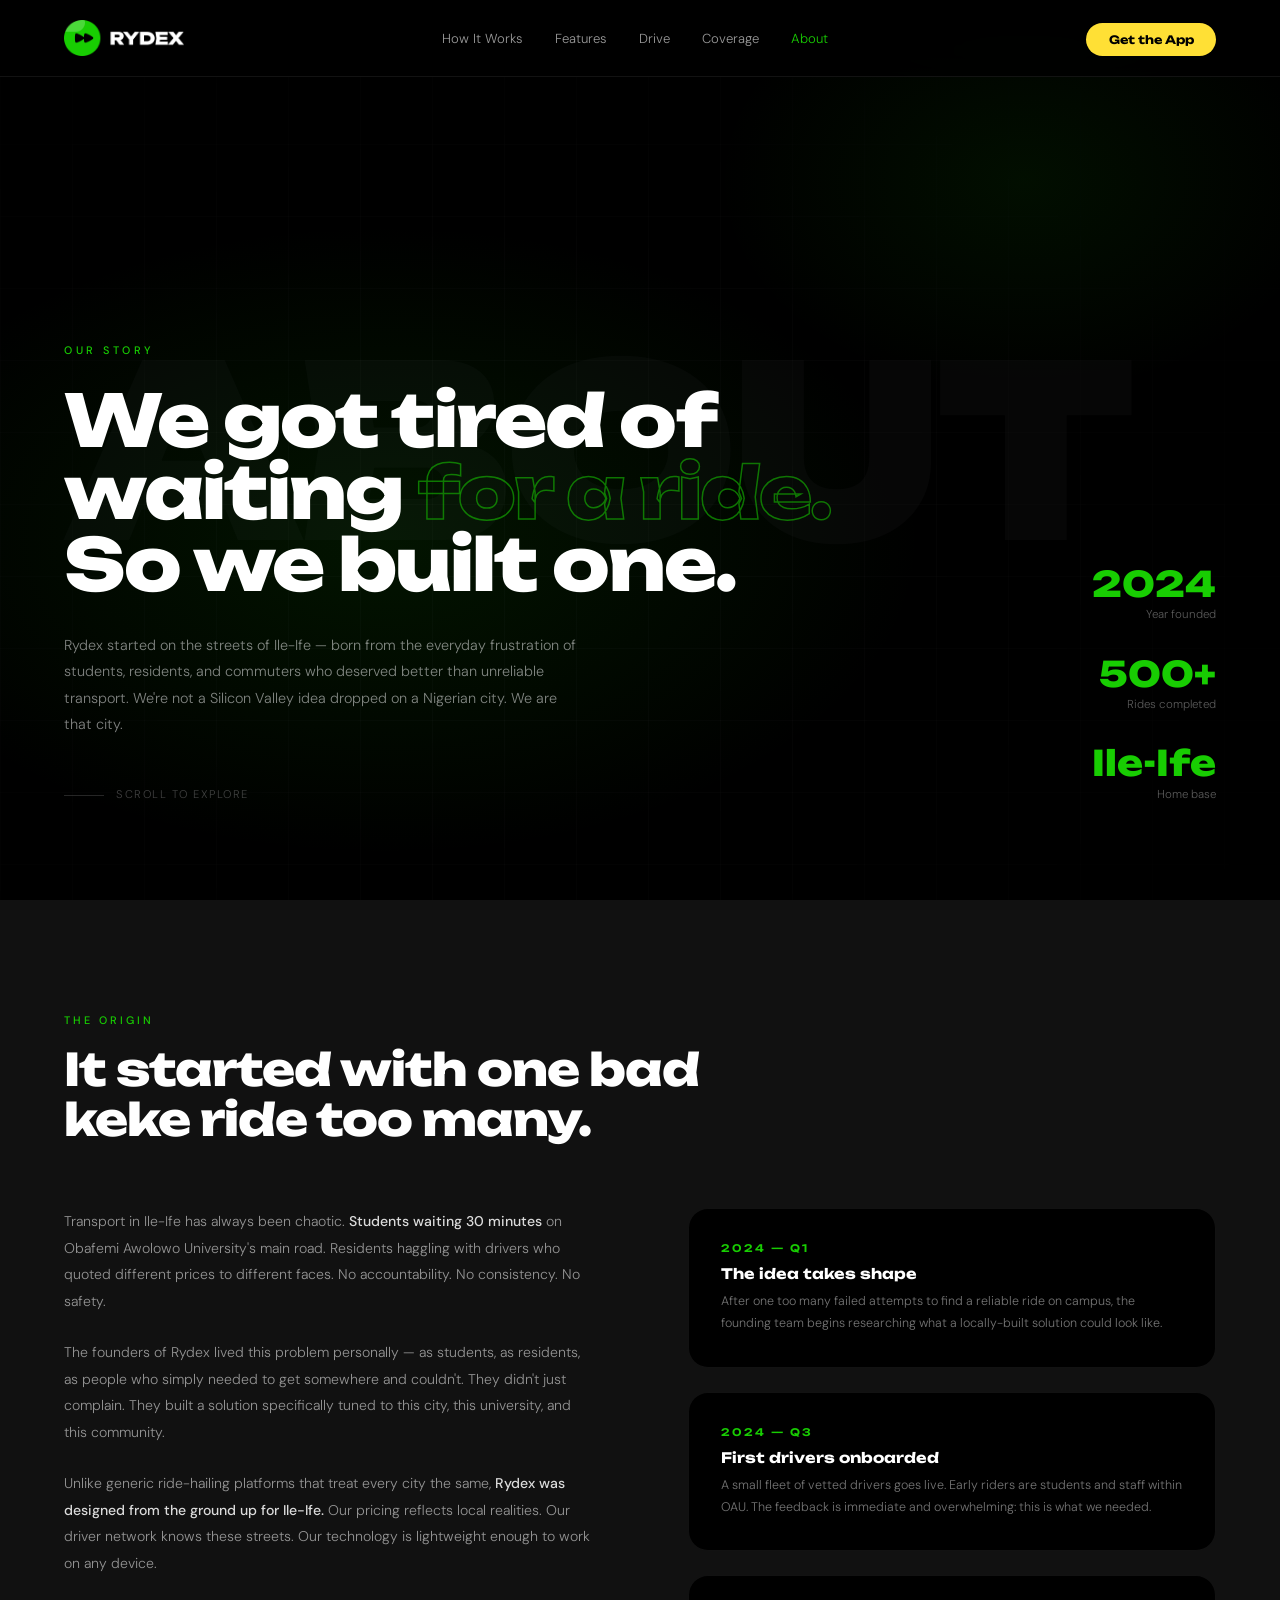
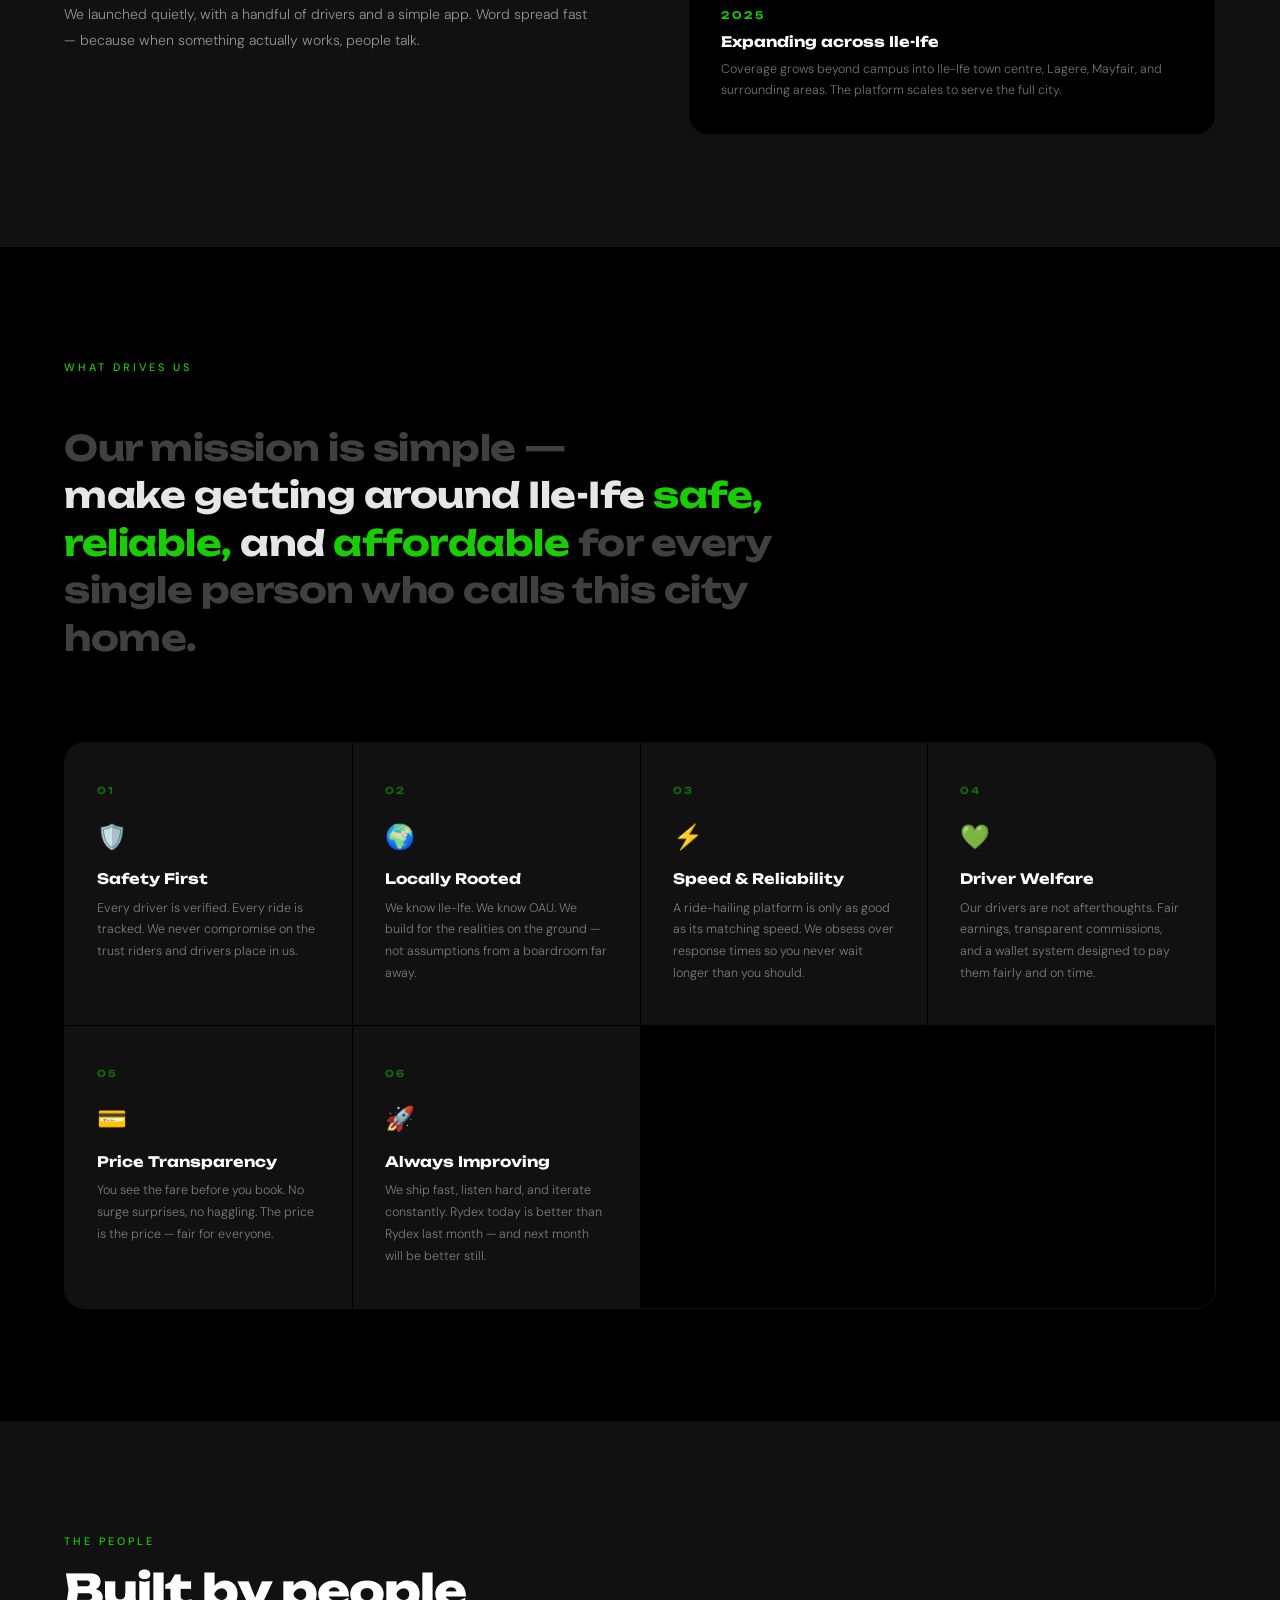
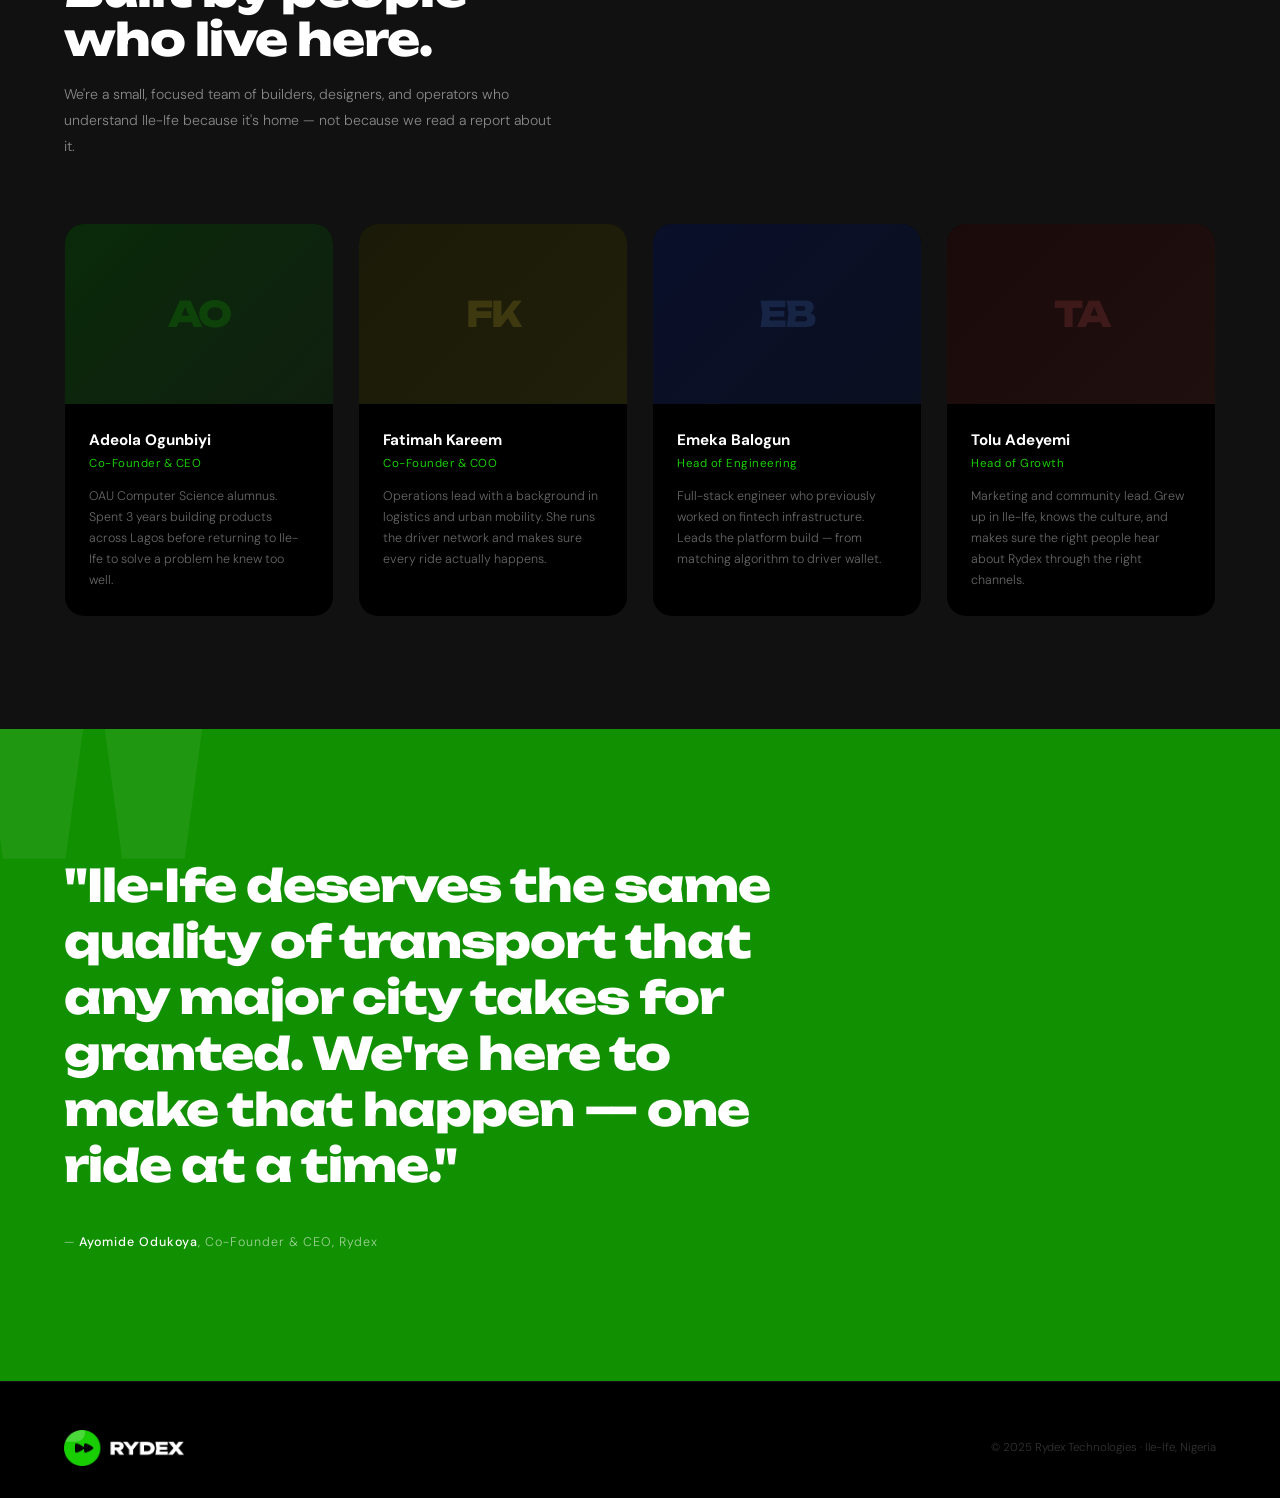
==== about.html @ dd1d504d "changes" ====
<!doctype html>
<html lang="en">
  <head>
    <meta charset="UTF-8" />
    <meta name="viewport" content="width=device-width, initial-scale=1.0" />
    <title>About Us – Rydex</title>
    <link rel="preconnect" href="https://fonts.googleapis.com" />
    <link rel="preconnect" href="https://fonts.gstatic.com" crossorigin />
    <link
      href="https://fonts.googleapis.com/css2?family=Unbounded:wght@400;600;700;800;900&family=DM+Sans:ital,wght@0,300;0,400;0,500;1,300&display=swap"
      rel="stylesheet"
    />
    <link rel="stylesheet" href="about.css" />
  </head>
  <body>
    <!-- NAV -->
    <nav>
      <a href="rydex.html" class="nav-logo">
        <img src="./image/logo.png" class="logo" alt="" />
      </a>
      <ul class="nav-links">
        <li><a href="index.html#how">How It Works</a></li>
        <li><a href="index.html#features">Features</a></li>
        <li><a href="#driver">Drive</a></li>
        <li><a href="index.html#coverage">Coverage</a></li>
        <li><a href="#" class="active">About</a></li>
      </ul>
      <div class="nav-btn">
        <a href="index.html" class="about-txt">Home</a>
        <a href="#download" class="nav-cta">Get the App</a>
      </div>
    </nav>

    <!-- HERO -->
    <section class="about-hero">
      <div class="hero-bg-about"></div>
      <div class="hero-grid"></div>
      <div class="hero-word">ABOUT</div>

      <div class="about-hero-content">
        <div class="about-eyebrow">Our Story</div>
        <h1>
          We got tired of<br />
          waiting <em>for a ride.</em><br />
          So we built one.
        </h1>
        <p class="about-hero-sub">
          Rydex started on the streets of Ile-Ife — born from the everyday
          frustration of students, residents, and commuters who deserved better
          than unreliable transport. We're not a Silicon Valley idea dropped on
          a Nigerian city. We are that city.
        </p>
        <div class="hero-scroll-hint">
          <span class="hero-scroll-line"></span>
          Scroll to explore
        </div>
      </div>

      <div class="about-hero-stats">
        <div class="hero-stat">
          <div class="hero-stat-n">2024</div>
          <div class="hero-stat-l">Year founded</div>
        </div>
        <div class="hero-stat">
          <div class="hero-stat-n">500+</div>
          <div class="hero-stat-l">Rides completed</div>
        </div>
        <div class="hero-stat">
          <div class="hero-stat-n">Ile-Ife</div>
          <div class="hero-stat-l">Home base</div>
        </div>
      </div>
    </section>

    <!-- STORY -->
    <section class="story">
      <div class="label reveal">The Origin</div>
      <h2 class="section-h reveal">
        It started with one bad<br />keke ride too many.
      </h2>
      <div class="story-grid">
        <div class="story-body reveal">
          <p>
            Transport in Ile-Ife has always been chaotic.
            <strong>Students waiting 30 minutes</strong> on Obafemi Awolowo
            University's main road. Residents haggling with drivers who quoted
            different prices to different faces. No accountability. No
            consistency. No safety.
          </p>
          <p>
            The founders of Rydex lived this problem personally — as students,
            as residents, as people who simply needed to get somewhere and
            couldn't. They didn't just complain. They built a solution
            specifically tuned to this city, this university, and this
            community.
          </p>
          <p>
            Unlike generic ride-hailing platforms that treat every city the
            same,
            <strong>Rydex was designed from the ground up for Ile-Ife.</strong>
            Our pricing reflects local realities. Our driver network knows these
            streets. Our technology is lightweight enough to work on any device.
          </p>
          <p>
            We launched quietly, with a handful of drivers and a simple app.
            Word spread fast — because when something actually works, people
            talk.
          </p>
        </div>
        <div class="story-aside reveal">
          <div class="story-card">
            <div class="story-card-year">2024 — Q1</div>
            <h4>The idea takes shape</h4>
            <p>
              After one too many failed attempts to find a reliable ride on
              campus, the founding team begins researching what a locally-built
              solution could look like.
            </p>
          </div>
          <div class="story-card">
            <div class="story-card-year">2024 — Q3</div>
            <h4>First drivers onboarded</h4>
            <p>
              A small fleet of vetted drivers goes live. Early riders are
              students and staff within OAU. The feedback is immediate and
              overwhelming: this is what we needed.
            </p>
          </div>
          <div class="story-card">
            <div class="story-card-year">2025</div>
            <h4>Expanding across Ile-Ife</h4>
            <p>
              Coverage grows beyond campus into Ile-Ife town centre, Lagere,
              Mayfair, and surrounding areas. The platform scales to serve the
              full city.
            </p>
          </div>
        </div>
      </div>
    </section>

    <!-- MISSION & VALUES -->
    <section class="mission">
      <div class="label reveal">What Drives Us</div>
      <div class="mission-statement reveal">
        <span class="dim">Our mission is simple —</span><br />
        make getting around Ile-Ife
        <span class="accent">safe, reliable,</span> and
        <span class="accent">affordable</span>
        <span class="dim"
          >for every single person who calls this city home.</span
        >
      </div>

      <div class="values-grid">
        <div class="value-item reveal">
          <div class="value-bar"></div>
          <div class="value-num">01</div>
          <span class="value-icon">🛡️</span>
          <h4>Safety First</h4>
          <p>
            Every driver is verified. Every ride is tracked. We never compromise
            on the trust riders and drivers place in us.
          </p>
        </div>
        <div class="value-item reveal">
          <div class="value-bar"></div>
          <div class="value-num">02</div>
          <span class="value-icon">🌍</span>
          <h4>Locally Rooted</h4>
          <p>
            We know Ile-Ife. We know OAU. We build for the realities on the
            ground — not assumptions from a boardroom far away.
          </p>
        </div>
        <div class="value-item reveal">
          <div class="value-bar"></div>
          <div class="value-num">03</div>
          <span class="value-icon">⚡</span>
          <h4>Speed & Reliability</h4>
          <p>
            A ride-hailing platform is only as good as its matching speed. We
            obsess over response times so you never wait longer than you should.
          </p>
        </div>
        <div class="value-item reveal">
          <div class="value-bar"></div>
          <div class="value-num">04</div>
          <span class="value-icon">💚</span>
          <h4>Driver Welfare</h4>
          <p>
            Our drivers are not afterthoughts. Fair earnings, transparent
            commissions, and a wallet system designed to pay them fairly and on
            time.
          </p>
        </div>
        <div class="value-item reveal">
          <div class="value-bar"></div>
          <div class="value-num">05</div>
          <span class="value-icon">💳</span>
          <h4>Price Transparency</h4>
          <p>
            You see the fare before you book. No surge surprises, no haggling.
            The price is the price — fair for everyone.
          </p>
        </div>
        <div class="value-item reveal">
          <div class="value-bar"></div>
          <div class="value-num">06</div>
          <span class="value-icon">🚀</span>
          <h4>Always Improving</h4>
          <p>
            We ship fast, listen hard, and iterate constantly. Rydex today is
            better than Rydex last month — and next month will be better still.
          </p>
        </div>
      </div>
    </section>

    <!-- TEAM -->
    <section class="team">
      <div class="label reveal">The People</div>
      <h2 class="section-h reveal">Built by people<br />who live here.</h2>
      <p class="team-intro reveal">
        We're a small, focused team of builders, designers, and operators who
        understand Ile-Ife because it's home — not because we read a report
        about it.
      </p>
      <div class="team-grid">
        <div class="team-card reveal">
          <div class="team-card-img">
            <div
              class="team-avatar-bg"
              style="background: linear-gradient(135deg, #0a2a0a, #0f1f0f)"
            ></div>
            <div class="team-initials" style="color: rgba(24, 205, 2, 0.18)">
              AO
            </div>
          </div>
          <div class="team-card-body">
            <div class="team-name">Adeola Ogunbiyi</div>
            <div class="team-role">Co-Founder & CEO</div>
            <p class="team-bio">
              OAU Computer Science alumnus. Spent 3 years building products
              across Lagos before returning to Ile-Ife to solve a problem he
              knew too well.
            </p>
          </div>
        </div>

        <div class="team-card reveal">
          <div class="team-card-img">
            <div
              class="team-avatar-bg"
              style="background: linear-gradient(135deg, #1a1a08, #1f1f0a)"
            ></div>
            <div class="team-initials" style="color: rgba(255, 224, 53, 0.15)">
              FK
            </div>
          </div>
          <div class="team-card-body">
            <div class="team-name">Fatimah Kareem</div>
            <div class="team-role">Co-Founder & COO</div>
            <p class="team-bio">
              Operations lead with a background in logistics and urban mobility.
              She runs the driver network and makes sure every ride actually
              happens.
            </p>
          </div>
        </div>

        <div class="team-card reveal">
          <div class="team-card-img">
            <div
              class="team-avatar-bg"
              style="background: linear-gradient(135deg, #0a0f2a, #0a1020)"
            ></div>
            <div class="team-initials" style="color: rgba(100, 160, 255, 0.15)">
              EB
            </div>
          </div>
          <div class="team-card-body">
            <div class="team-name">Emeka Balogun</div>
            <div class="team-role">Head of Engineering</div>
            <p class="team-bio">
              Full-stack engineer who previously worked on fintech
              infrastructure. Leads the platform build — from matching algorithm
              to driver wallet.
            </p>
          </div>
        </div>

        <div class="team-card reveal">
          <div class="team-card-img">
            <div
              class="team-avatar-bg"
              style="background: linear-gradient(135deg, #1a0a0a, #200f0f)"
            ></div>
            <div class="team-initials" style="color: rgba(255, 100, 100, 0.15)">
              TA
            </div>
          </div>
          <div class="team-card-body">
            <div class="team-name">Tolu Adeyemi</div>
            <div class="team-role">Head of Growth</div>
            <p class="team-bio">
              Marketing and community lead. Grew up in Ile-Ife, knows the
              culture, and makes sure the right people hear about Rydex through
              the right channels.
            </p>
          </div>
        </div>
      </div>
    </section>

    <!-- MANIFESTO PULL QUOTE -->
    <section class="manifesto">
      <p class="manifesto-q reveal">
        "Ile-Ife deserves the same quality of transport that any major city
        takes for granted. We're here to make that happen — one ride at a time."
      </p>
      <p class="manifesto-source reveal">
        — <strong>Ayomide Odukoya</strong>, Co-Founder & CEO, Rydex
      </p>
    </section>

    <!-- JOIN / CTA -->
    <!-- <section class="join">
      <div class="join-inner">
        <div class="reveal">
          <div class="label">Join the Mission</div>
          <h2>We're just<br />getting started.</h2>
          <p>
            Whether you want to ride, drive, or help build — there's a place for
            you in the Rydex story. We're always looking for people who care
            about Ile-Ife as much as we do.
          </p>
          <div class="join-btns">
            <a href="rydex.html#download" class="btn-primary"
              >Download the App</a
            >
            <a href="rydex.html#driver" class="btn-secondary"
              >Become a Driver</a
            >
          </div>
        </div>
        <div class="join-aside reveal">
          <p
            style="
              font-size: 0.72rem;
              font-weight: 500;
              letter-spacing: 2px;
              color: rgba(255, 255, 255, 0.3);
              text-transform: uppercase;
              margin-bottom: 0.5rem;
            "
          >
            Open Roles
          </p>
          <a href="#" class="open-role">
            <div class="role-info">
              <h4>Driver Partner</h4>
              <span>Ile-Ife · Flexible hours</span>
            </div>
            <span class="role-tag">Ongoing</span>
          </a>
          <a href="#" class="open-role">
            <div class="role-info">
              <h4>Mobile Developer</h4>
              <span>Remote / Ile-Ife · Full-time</span>
            </div>
            <span class="role-tag">Open</span>
          </a>
          <a href="#" class="open-role">
            <div class="role-info">
              <h4>Operations Coordinator</h4>
              <span>Ile-Ife · Full-time</span>
            </div>
            <span class="role-tag">Open</span>
          </a>
          <a href="#" class="open-role">
            <div class="role-info">
              <h4>Community Manager</h4>
              <span>Ile-Ife · Part-time</span>
            </div>
            <span class="role-tag">Open</span>
          </a>
        </div>
      </div>
    </section> -->

    <!-- FOOTER -->
    <footer>
      <a href="rydex.html" class="footer-logo-wrap">
        <img src="./image/logo.png" class="logo" alt="" />
      </a>

      <p class="footer-copy">© 2025 Rydex Technologies · Ile-Ife, Nigeria</p>
    </footer>
    <script src="about.js"></script>
  </body>
</html>
---- about.css ----
:root {
  --green: #119001;
  --green-accent: #18cd02;
  --yellow: #ffe035;
  --black: #000000;
  --white: #ffffff;
  --surface: #111111;
  --surface2: #161616;
  --border: rgba(255, 255, 255, 0.07);
}

*,
*::before,
*::after {
  box-sizing: border-box;
  margin: 0;
  padding: 0;
}
html {
  scroll-behavior: smooth;
}

body {
  font-family: "DM Sans", sans-serif;
  background: var(--black);
  color: var(--white);
  overflow-x: hidden;
  line-height: 1.6;
}

h1,
h2,
h3,
h4,
h5 {
  font-family: "Unbounded", sans-serif;
  line-height: 1.1;
}

/* ── NAV ── */
nav {
  position: fixed;
  top: 0;
  left: 0;
  right: 0;
  z-index: 100;
  display: flex;
  align-items: center;
  justify-content: space-between;
  padding: 1.25rem 5%;
  background: rgba(0, 0, 0, 0.8);
  backdrop-filter: blur(20px);
  border-bottom: 1px solid var(--border);
}
.nav-logo {
  display: flex;
  align-items: center;
  gap: 10px;
  text-decoration: none;
}
.nav-logo-pill {
  width: 36px;
  height: 36px;
  border-radius: 50%;
  background: var(--green-accent);
  display: flex;
  align-items: center;
  justify-content: center;
  flex-shrink: 0;
  position: relative;
  overflow: hidden;
}
.nav-logo-pill::before {
  content: "";
  position: absolute;
  top: -6px;
  left: -6px;
  width: 26px;
  height: 18px;
  background: rgba(255, 255, 255, 0.22);
  border-radius: 50%;
}
.nav-logo-slashes {
  display: flex;
  gap: 3px;
  align-items: flex-end;
  height: 16px;
  position: relative;
  z-index: 1;
}
.nav-logo-slashes span {
  display: block;
  background: #0d0d0d;
  border-radius: 2px;
  width: 4px;
  transform: skewX(-12deg);
  transform-origin: bottom center;
}
.nav-logo-slashes span:nth-child(1) {
  height: 14px;
}
.nav-logo-slashes span:nth-child(2) {
  height: 14px;
}
.nav-logo-slashes span:nth-child(3) {
  height: 10px;
  opacity: 0.45;
  width: 2.5px;
}
.nav-logo-text {
  font-family: "Unbounded", sans-serif;
  font-size: 1.2rem;
  font-weight: 800;
  color: var(--white);
  letter-spacing: -0.5px;
}
.nav-links {
  display: flex;
  gap: 2rem;
  list-style: none;
}
.nav-links a {
  color: rgba(255, 255, 255, 0.6);
  text-decoration: none;
  font-size: 0.82rem;
  font-weight: 300;
  transition: color 0.2s;
}
.nav-links a:hover {
  color: var(--white);
}
.nav-links a.active {
  color: var(--green-accent);
}
.nav-cta {
  background: var(--yellow);
  color: var(--black);
  padding: 0.6rem 1.4rem;
  border-radius: 100px;
  font-family: "Unbounded", sans-serif;
  font-weight: 700;
  font-size: 0.72rem;
  text-decoration: none;
  transition:
    transform 0.2s,
    box-shadow 0.2s;
  white-space: nowrap;
}
.nav-cta:hover {
  transform: translateY(-1px);
  box-shadow: 0 6px 20px rgba(255, 224, 53, 0.35);
}

/* ── REVEAL ── */
.reveal {
  opacity: 0;
  transform: translateY(28px);
  transition:
    opacity 0.7s ease,
    transform 0.7s ease;
}
.reveal.visible {
  opacity: 1;
  transform: translateY(0);
}

/* ── HERO ── */
.about-hero {
  min-height: 100vh;
  display: flex;
  flex-direction: column;
  justify-content: flex-end;
  padding: 0 5% 6rem;
  position: relative;
  overflow: hidden;
}
.hero-bg-about {
  position: absolute;
  inset: 0;
  z-index: 0;
  background:
    radial-gradient(
      ellipse 60% 50% at 30% 60%,
      rgba(17, 144, 1, 0.14) 0%,
      transparent 70%
    ),
    radial-gradient(
      ellipse 40% 40% at 80% 20%,
      rgba(24, 205, 2, 0.07) 0%,
      transparent 60%
    ),
    var(--black);
}
.hero-grid {
  position: absolute;
  inset: 0;
  z-index: 0;
  background-image:
    linear-gradient(rgba(255, 255, 255, 0.02) 1px, transparent 1px),
    linear-gradient(90deg, rgba(255, 255, 255, 0.02) 1px, transparent 1px);
  background-size: 72px 72px;
  mask-image: radial-gradient(
    ellipse 90% 90% at 40% 60%,
    black 20%,
    transparent 80%
  );
}
/* Large background word */
.hero-word {
  position: absolute;
  z-index: 0;
  font-family: "Unbounded", sans-serif;
  font-weight: 900;
  font-size: clamp(120px, 22vw, 240px);
  color: rgba(255, 255, 255, 0.025);
  letter-spacing: -8px;
  line-height: 1;
  top: 50%;
  left: 5%;
  transform: translateY(-50%);
  user-select: none;
  white-space: nowrap;
}
.about-hero-content {
  position: relative;
  z-index: 1;
  max-width: 800px;
}
.about-eyebrow {
  font-size: 0.68rem;
  font-weight: 500;
  letter-spacing: 3.5px;
  color: var(--green-accent);
  text-transform: uppercase;
  margin-bottom: 1.5rem;
  opacity: 0;
  animation: fadeUp 0.6s ease 0.3s forwards;
}
.about-hero h1 {
  font-size: clamp(3rem, 7vw, 4.5rem);
  font-weight: 800;
  letter-spacing: -2px;
  line-height: 1;
  animation: fadeUp 0.7s 0.1s ease both;
}

.logo {
  width: 120px;
}

.about-hero h1 em {
  font-style: normal;
  color: transparent;
  -webkit-text-stroke: 1.5px rgba(24, 205, 2, 0.55);
}
.about-hero-sub {
  margin-top: 2rem;
  font-size: 0.9rem;
  font-weight: 300;
  color: rgba(255, 255, 255, 0.5);
  max-width: 520px;
  line-height: 1.85;
  opacity: 0;
  animation: fadeUp 0.7s ease 0.6s forwards;
}
.hero-scroll-hint {
  margin-top: 3rem;
  display: flex;
  align-items: center;
  gap: 0.75rem;
  font-size: 0.7rem;
  font-weight: 300;
  color: rgba(255, 255, 255, 0.25);
  letter-spacing: 1.5px;
  text-transform: uppercase;
  opacity: 0;
  animation: fadeUp 0.6s ease 0.9s forwards;
}
.hero-scroll-line {
  width: 40px;
  height: 1px;
  background: rgba(255, 255, 255, 0.15);
}
/* hero stat bar */
.about-hero-stats {
  position: absolute;
  right: 5%;
  bottom: 6rem;
  z-index: 1;
  display: flex;
  flex-direction: column;
  gap: 2rem;
  align-items: flex-end;
  opacity: 0;
  animation: fadeUp 0.7s ease 0.8s forwards;
}
.hero-stat {
  text-align: right;
}
.hero-stat-n {
  font-family: "Unbounded", sans-serif;
  font-weight: 800;
  font-size: 2.2rem;
  color: var(--green-accent);
  line-height: 1;
}
.hero-stat-l {
  font-size: 0.72rem;
  font-weight: 300;
  color: rgba(255, 255, 255, 0.35);
  margin-top: 0.25rem;
}

@keyframes fadeUp {
  from {
    opacity: 0;
    transform: translateY(20px);
  }
  to {
    opacity: 1;
    transform: translateY(0);
  }
}

/* ── COMMON SECTION ── */
section {
  padding: 7rem 5%;
  position: relative;
}
.label {
  font-size: 0.68rem;
  font-weight: 500;
  letter-spacing: 3px;
  color: var(--green-accent);
  text-transform: uppercase;
  margin-bottom: 1rem;
}
.section-h {
  font-size: clamp(1.8rem, 3.5vw, 2.8rem);
  font-weight: 800;
  letter-spacing: -1px;
  line-height: 1.1;
}

/* ── STORY SECTION ── */
.story {
  background: var(--surface);
}
.story-grid {
  display: grid;
  grid-template-columns: 1fr 1fr;
  gap: 6rem;
  align-items: start;
  margin-top: 4rem;
}
.story-body p {
  font-size: 0.88rem;
  font-weight: 300;
  color: rgba(255, 255, 255, 0.55);
  line-height: 1.9;
  margin-bottom: 1.5rem;
}
.story-body p strong {
  font-weight: 500;
  color: rgba(255, 255, 255, 0.85);
}
.story-body p:last-child {
  margin-bottom: 0;
}
.story-aside {
  display: flex;
  flex-direction: column;
  gap: 1.5rem;
}
.story-card {
  background: var(--black);
  border: 1px solid var(--border);
  border-radius: 20px;
  padding: 2rem;
  transition: border-color 0.2s;
}
.story-card:hover {
  border-color: rgba(24, 205, 2, 0.2);
}
.story-card-year {
  font-family: "Unbounded", sans-serif;
  font-size: 0.65rem;
  font-weight: 600;
  letter-spacing: 2px;
  color: var(--green-accent);
  margin-bottom: 0.6rem;
}
.story-card h4 {
  font-size: 0.9rem;
  margin-bottom: 0.5rem;
}
.story-card p {
  font-size: 0.78rem;
  font-weight: 300;
  color: rgba(255, 255, 255, 0.45);
  line-height: 1.75;
}

/* ── MISSION ── */
.mission {
  background: var(--black);
}
.mission-statement {
  margin-top: 3rem;
  font-family: "Unbounded", sans-serif;
  font-size: clamp(1.4rem, 3vw, 2.2rem);
  font-weight: 700;
  letter-spacing: -0.5px;
  line-height: 1.35;
  max-width: 780px;
  color: rgba(255, 255, 255, 0.9);
}
.mission-statement .accent {
  color: var(--green-accent);
}
.mission-statement .dim {
  color: rgba(255, 255, 255, 0.25);
}
.values-grid {
  display: grid;
  grid-template-columns: repeat(auto-fit, minmax(240px, 1fr));
  gap: 1px;
  margin-top: 5rem;
  border: 1px solid var(--border);
  border-radius: 20px;
  overflow: hidden;
}
.value-item {
  padding: 2.5rem 2rem;
  background: var(--surface);
  transition: background 0.2s;
  position: relative;
}
.value-item:hover {
  background: #181818;
}
.value-num {
  font-family: "Unbounded", sans-serif;
  font-size: 0.6rem;
  font-weight: 600;
  letter-spacing: 2px;
  color: rgba(24, 205, 2, 0.5);
  margin-bottom: 1.2rem;
}
.value-icon {
  font-size: 1.5rem;
  margin-bottom: 1rem;
  display: block;
}
.value-item h4 {
  font-size: 0.9rem;
  margin-bottom: 0.6rem;
}
.value-item p {
  font-size: 0.78rem;
  font-weight: 300;
  color: rgba(255, 255, 255, 0.45);
  line-height: 1.75;
}
.value-bar {
  position: absolute;
  top: 0;
  left: 0;
  right: 0;
  height: 2px;
  background: linear-gradient(90deg, var(--green), var(--green-accent));
  transform: scaleX(0);
  transform-origin: left;
  transition: transform 0.3s ease;
}
.value-item:hover .value-bar {
  transform: scaleX(1);
}

/* ── TEAM ── */
.team {
  background: var(--surface);
}
.team-intro {
  font-size: 0.88rem;
  font-weight: 300;
  color: rgba(255, 255, 255, 0.5);
  max-width: 500px;
  line-height: 1.85;
  margin-top: 1rem;
}
.team-grid {
  display: grid;
  grid-template-columns: repeat(auto-fit, minmax(220px, 1fr));
  gap: 1.5rem;
  margin-top: 4rem;
}
.team-card {
  background: var(--black);
  border: 1px solid var(--border);
  border-radius: 20px;
  overflow: hidden;
  transition:
    transform 0.25s,
    border-color 0.25s;
}
.team-card:hover {
  transform: translateY(-6px);
  border-color: rgba(24, 205, 2, 0.2);
}
.team-card-img {
  height: 180px;
  position: relative;
  display: flex;
  align-items: center;
  justify-content: center;
}
.team-avatar-bg {
  position: absolute;
  inset: 0;
}
.team-initials {
  font-family: "Unbounded", sans-serif;
  font-size: 2.2rem;
  font-weight: 800;
  color: rgba(255, 255, 255, 0.12);
  position: relative;
  z-index: 1;
  letter-spacing: -2px;
}
.team-card-body {
  padding: 1.5rem;
}
.team-name {
  font-size: 0.95rem;
  font-weight: 700;
  margin-bottom: 0.2rem;
}
.team-role {
  font-size: 0.72rem;
  font-weight: 400;
  color: var(--green-accent);
  margin-bottom: 0.75rem;
  letter-spacing: 0.5px;
}
.team-bio {
  font-size: 0.78rem;
  font-weight: 300;
  color: rgba(255, 255, 255, 0.4);
  line-height: 1.7;
}

/* ── MANIFESTO QUOTE ── */
.manifesto {
  background: var(--green);
  padding: 8rem 5%;
  position: relative;
  overflow: hidden;
}
.manifesto::before {
  content: '"';
  font-family: "Unbounded", sans-serif;
  font-weight: 900;
  font-size: 28rem;
  color: rgba(255, 255, 255, 0.06);
  position: absolute;
  top: -6rem;
  left: -2rem;
  line-height: 1;
  pointer-events: none;
  user-select: none;
}
.manifesto-q {
  font-family: "Unbounded", sans-serif;
  font-size: clamp(1.6rem, 4vw, 2.8rem);
  font-weight: 800;
  letter-spacing: -1px;
  line-height: 1.25;
  color: white;
  max-width: 720px;
  position: relative;
  z-index: 1;
}
.manifesto-source {
  margin-top: 2.5rem;
  font-size: 0.78rem;
  font-weight: 300;
  color: rgba(255, 255, 255, 0.6);
  letter-spacing: 1px;
  position: relative;
  z-index: 1;
}
.manifesto-source strong {
  font-weight: 500;
  color: white;
}

/* ── JOIN CTA ── */
.join {
  background: var(--black);
}
.join-inner {
  display: grid;
  grid-template-columns: 1fr 1fr;
  gap: 4rem;
  align-items: center;
}
.join h2 {
  font-size: clamp(1.8rem, 3.5vw, 2.8rem);
  letter-spacing: -1px;
}
.join p {
  font-size: 0.85rem;
  font-weight: 300;
  color: rgba(255, 255, 255, 0.45);
  line-height: 1.85;
  margin-top: 1rem;
}
.join-btns {
  display: flex;
  flex-wrap: wrap;
  gap: 1rem;
  margin-top: 2.5rem;
}
.btn-primary {
  display: inline-flex;
  align-items: center;
  gap: 0.5rem;
  background: var(--yellow);
  color: var(--black);
  padding: 0.85rem 2rem;
  border-radius: 100px;
  font-family: "Unbounded", sans-serif;
  font-weight: 700;
  font-size: 0.75rem;
  text-decoration: none;
  transition:
    transform 0.2s,
    box-shadow 0.2s;
}
.btn-primary:hover {
  transform: translateY(-2px);
  box-shadow: 0 10px 28px rgba(255, 224, 53, 0.4);
}
.btn-secondary {
  display: inline-flex;
  align-items: center;
  gap: 0.5rem;
  background: rgba(255, 255, 255, 0.06);
  color: var(--white);
  border: 1px solid rgba(255, 255, 255, 0.14);
  padding: 0.85rem 2rem;
  border-radius: 100px;
  font-family: "Unbounded", sans-serif;
  font-weight: 600;
  font-size: 0.75rem;
  text-decoration: none;
  transition:
    background 0.2s,
    border-color 0.2s;
}
.btn-secondary:hover {
  background: rgba(255, 255, 255, 0.1);
  border-color: rgba(255, 255, 255, 0.28);
}
.join-aside {
  display: flex;
  flex-direction: column;
  gap: 1rem;
}
.open-role {
  background: var(--surface);
  border: 1px solid var(--border);
  border-radius: 16px;
  padding: 1.5rem;
  display: flex;
  align-items: center;
  justify-content: space-between;
  gap: 1rem;
  transition:
    border-color 0.2s,
    transform 0.2s;
  text-decoration: none;
  color: inherit;
}
.open-role:hover {
  border-color: rgba(24, 205, 2, 0.25);
  transform: translateX(4px);
}
.role-info h4 {
  font-size: 0.88rem;
  margin-bottom: 0.25rem;
}
.role-info span {
  font-size: 0.72rem;
  font-weight: 300;
  color: rgba(255, 255, 255, 0.35);
}
.role-tag {
  font-size: 0.65rem;
  font-weight: 500;
  letter-spacing: 1px;
  padding: 0.3rem 0.8rem;
  border-radius: 100px;
  background: rgba(24, 205, 2, 0.12);
  color: var(--green-accent);
  white-space: nowrap;
  flex-shrink: 0;
}

.about-txt {
  display: none;
  color: white;
  text-decoration: none;
  font-family: "DM Sans", sans-serif;
}

/* ── FOOTER ── */
footer {
  background: var(--black);
  border-top: 1px solid var(--border);
  padding: 3rem 5% 2rem;
  display: flex;
  align-items: center;
  justify-content: space-between;
  flex-wrap: wrap;
  gap: 1rem;
}
.footer-logo-wrap {
  display: flex;
  align-items: center;
  gap: 10px;
  text-decoration: none;
}
.footer-logo-pill {
  width: 32px;
  height: 32px;
  border-radius: 50%;
  background: var(--green-accent);
  display: flex;
  align-items: center;
  justify-content: center;
  position: relative;
  overflow: hidden;
}
.footer-logo-pill::before {
  content: "";
  position: absolute;
  top: -5px;
  left: -5px;
  width: 22px;
  height: 14px;
  background: rgba(255, 255, 255, 0.22);
  border-radius: 50%;
}
.footer-logo-slashes {
  display: flex;
  gap: 2.5px;
  align-items: flex-end;
  height: 13px;
  position: relative;
  z-index: 1;
}
.footer-logo-slashes span {
  display: block;
  background: #0d0d0d;
  border-radius: 1.5px;
  width: 3.5px;
  transform: skewX(-12deg);
}
.footer-logo-slashes span:nth-child(1) {
  height: 12px;
}
.footer-logo-slashes span:nth-child(2) {
  height: 12px;
}
.footer-logo-slashes span:nth-child(3) {
  height: 8px;
  opacity: 0.45;
  width: 2px;
}
.footer-wordmark {
  font-family: "Unbounded", sans-serif;
  font-size: 1rem;
  font-weight: 800;
  color: var(--white);
  letter-spacing: -0.5px;
}
footer nav {
  display: flex;
  gap: 1.5rem;
}
footer nav a {
  color: rgba(255, 255, 255, 0.35);
  text-decoration: none;
  font-size: 0.78rem;
  font-weight: 300;
  transition: color 0.2s;
}
footer nav a:hover {
  color: var(--green-accent);
}
.footer-copy {
  font-size: 0.72rem;
  font-weight: 300;
  color: rgba(255, 255, 255, 0.2);
}

/* ── RESPONSIVE ── */
@media (max-width: 900px) {
  .story-grid {
    grid-template-columns: 1fr;
    gap: 3rem;
  }
  .join-inner {
    grid-template-columns: 1fr;
  }
  .about-hero-stats {
    display: none;
  }
  nav .nav-links {
    display: none;
  }
  .nav-cta {
    display: none;
  }
  .about-txt {
    display: flex;
    font-size: 0.88rem;
    font-weight: 300;
    animation: fadeUp 0.7s 0.2s ease both;
  }
  .about-txt:hover {
    cursor: pointer;
    color: var(--green-accent);
  }
}
@media (max-width: 600px) {
  section {
    padding: 5rem 6%;
  }
  .manifesto {
    padding: 5rem 6%;
  }
}
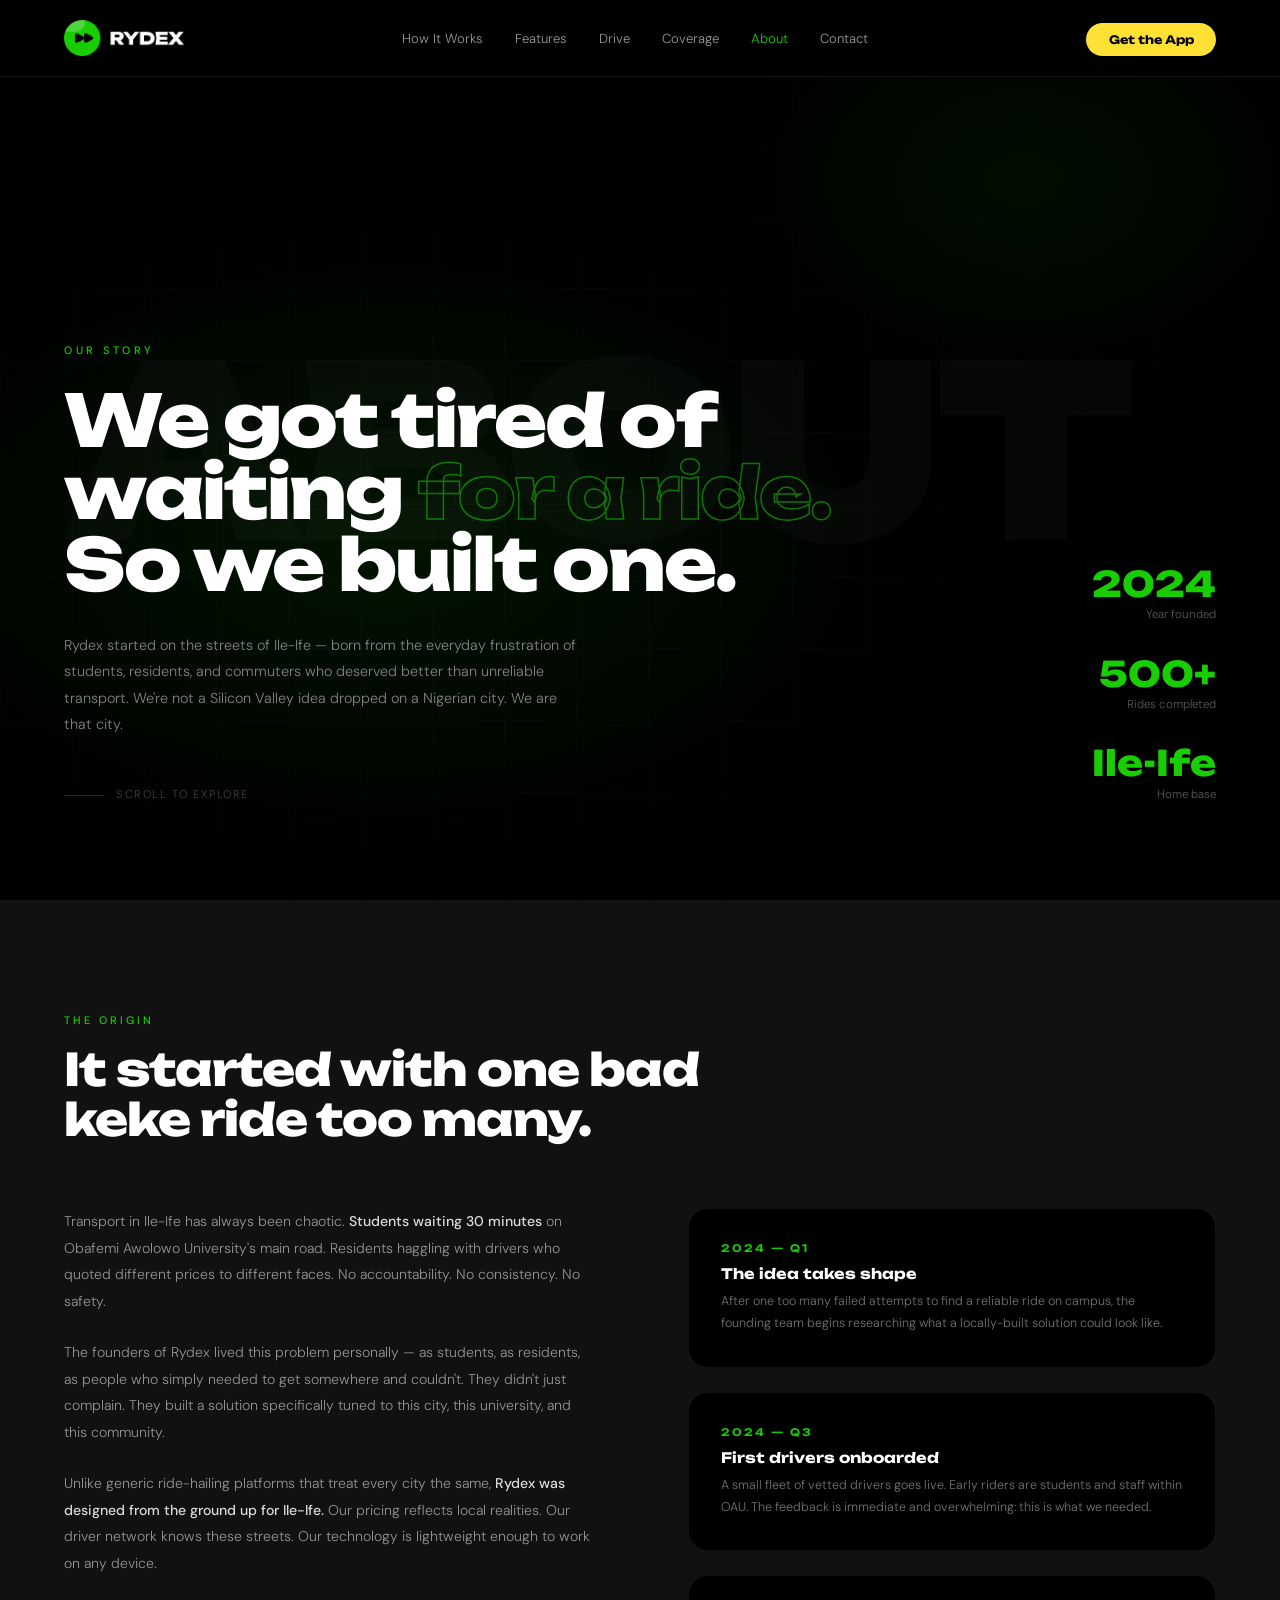
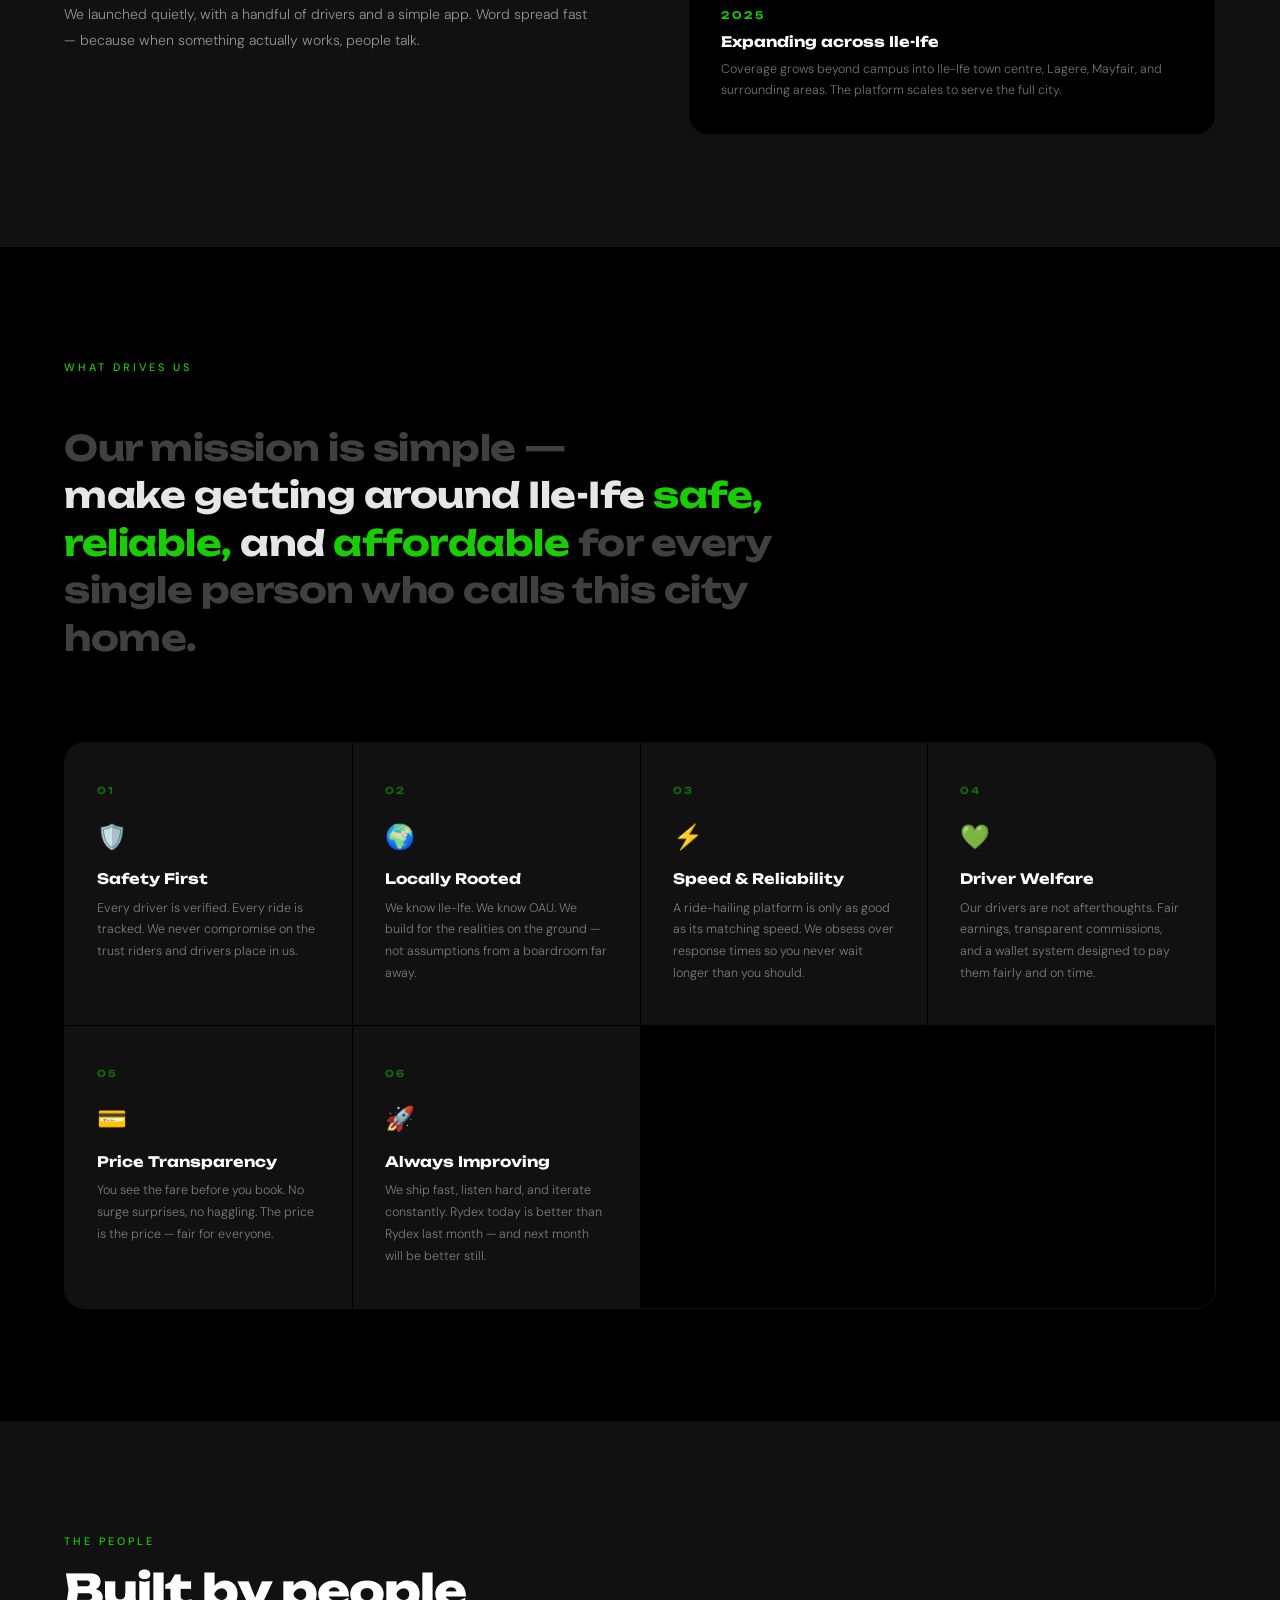
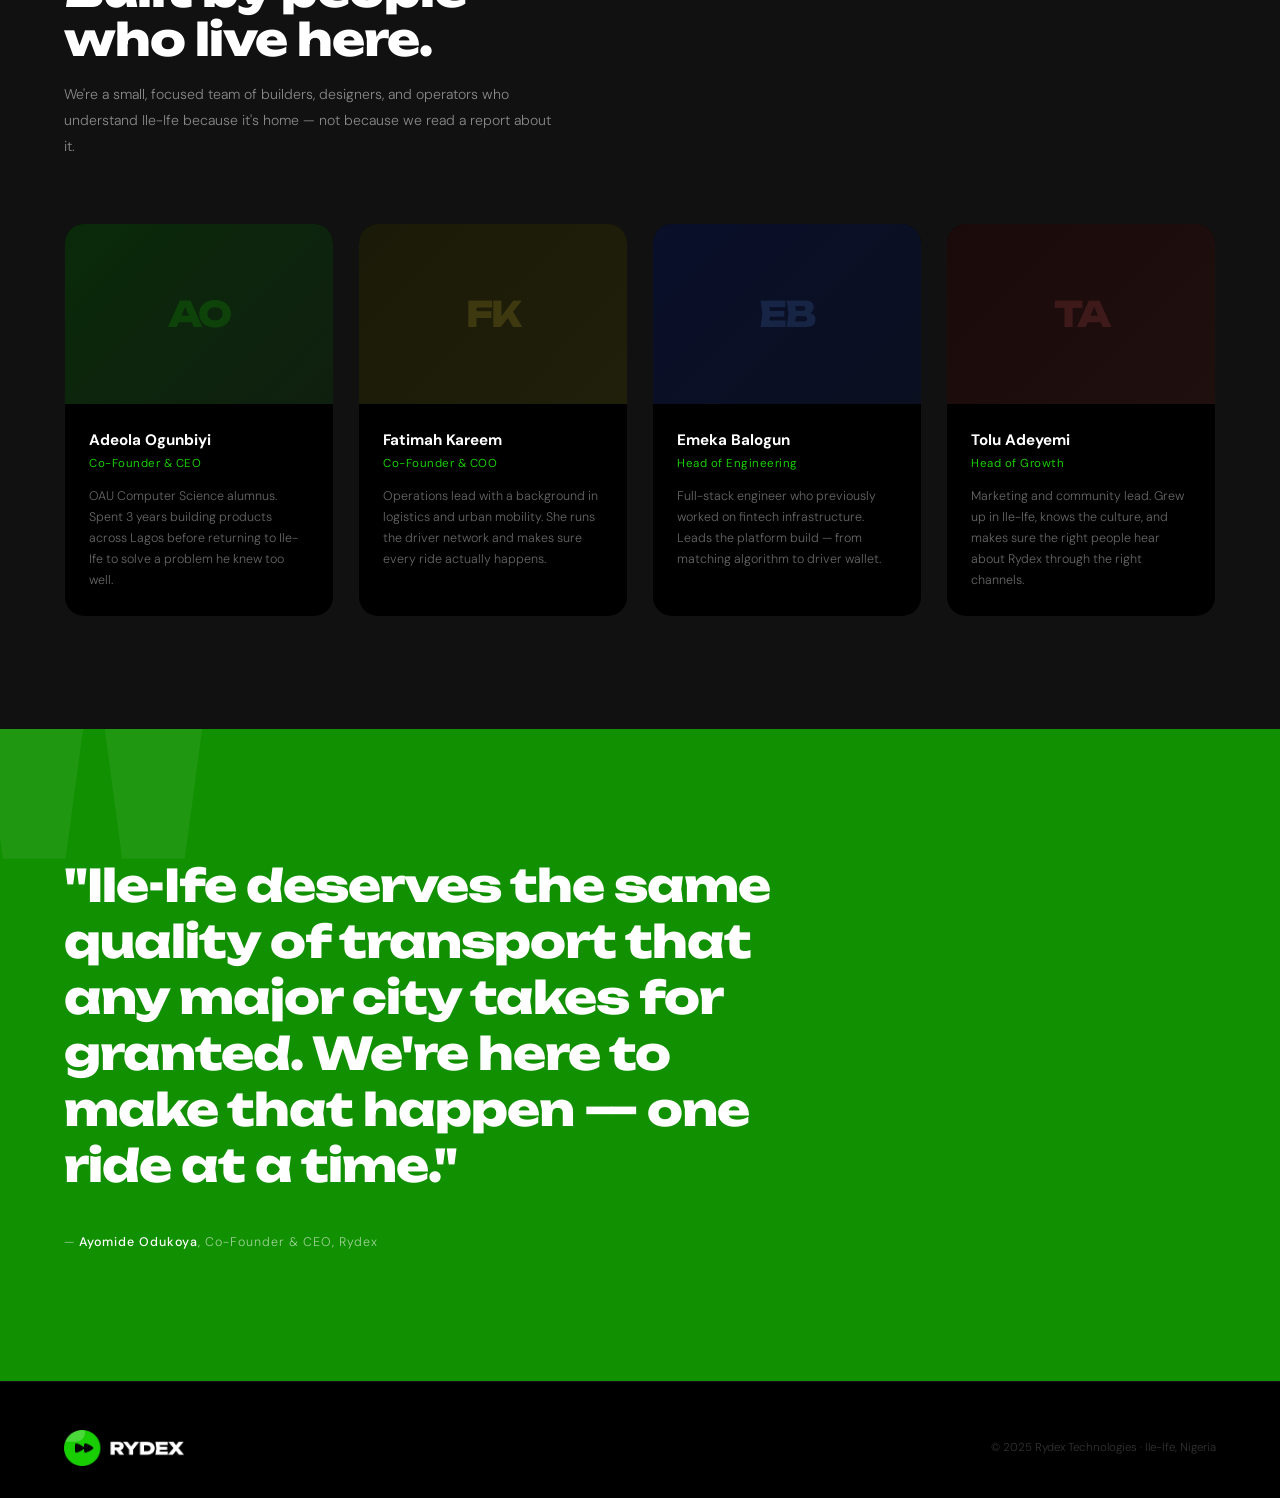
==== commit 5c4e12fd: "feat: enhance navigation and add contact page - Updated navbar links for better accessibility and ad" ====
--- a/about.html
+++ b/about.html
@@ -15,7 +15,7 @@
   <body>
     <!-- NAV -->
     <nav>
-      <a href="rydex.html" class="nav-logo">
+      <a href="index.html" class="nav-logo">
         <img src="./image/logo.png" class="logo" alt="" />
       </a>
       <ul class="nav-links">
@@ -24,6 +24,7 @@
         <li><a href="#driver">Drive</a></li>
         <li><a href="index.html#coverage">Coverage</a></li>
         <li><a href="#" class="active">About</a></li>
+        <li><a href="contact.html">Contact</a></li>
       </ul>
       <div class="nav-btn">
         <a href="index.html" class="about-txt">Home</a>
@@ -336,10 +337,10 @@
             about Ile-Ife as much as we do.
           </p>
           <div class="join-btns">
-            <a href="rydex.html#download" class="btn-primary"
+            <a href="index.html#download" class="btn-primary"
               >Download the App</a
             >
-            <a href="rydex.html#driver" class="btn-secondary"
+            <a href="index.html#driver" class="btn-secondary"
               >Become a Driver</a
             >
           </div>
@@ -391,7 +392,7 @@
 
     <!-- FOOTER -->
     <footer>
-      <a href="rydex.html" class="footer-logo-wrap">
+      <a href="index.html" class="footer-logo-wrap">
         <img src="./image/logo.png" class="logo" alt="" />
       </a>
 
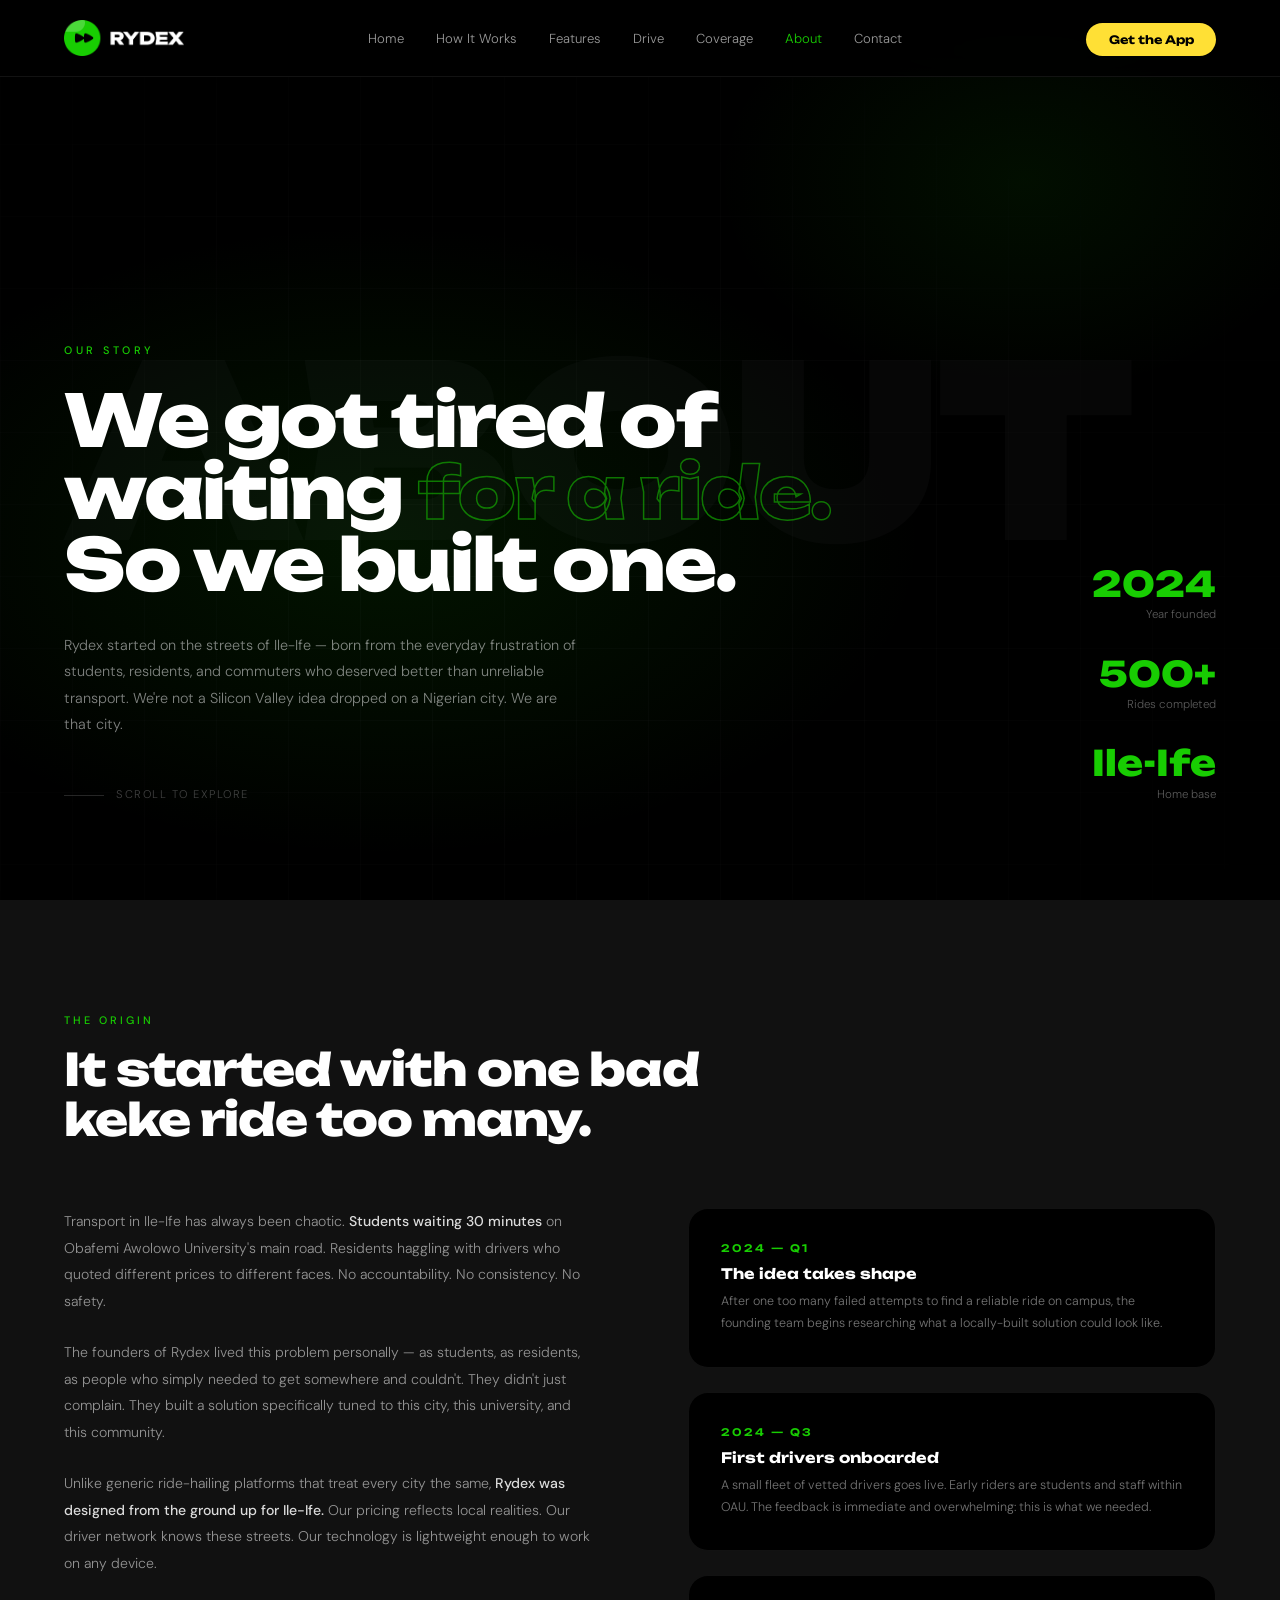
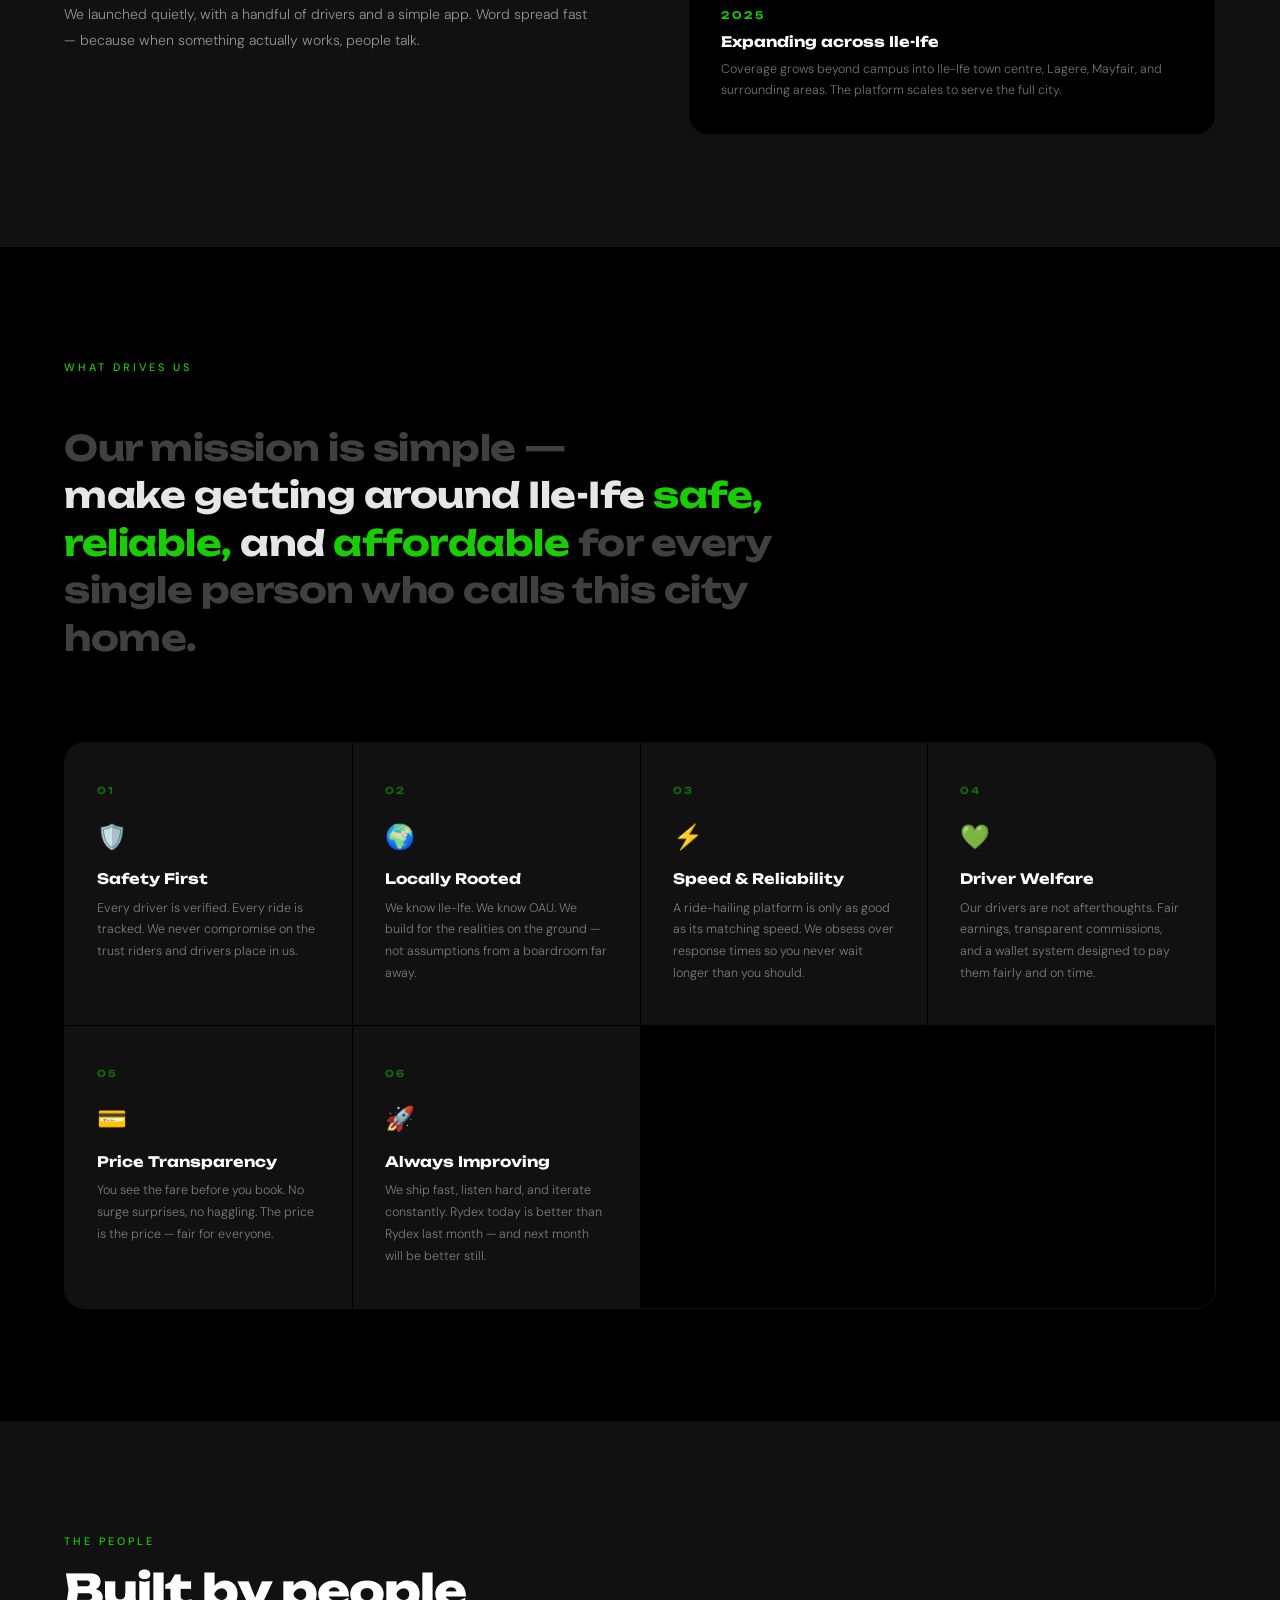
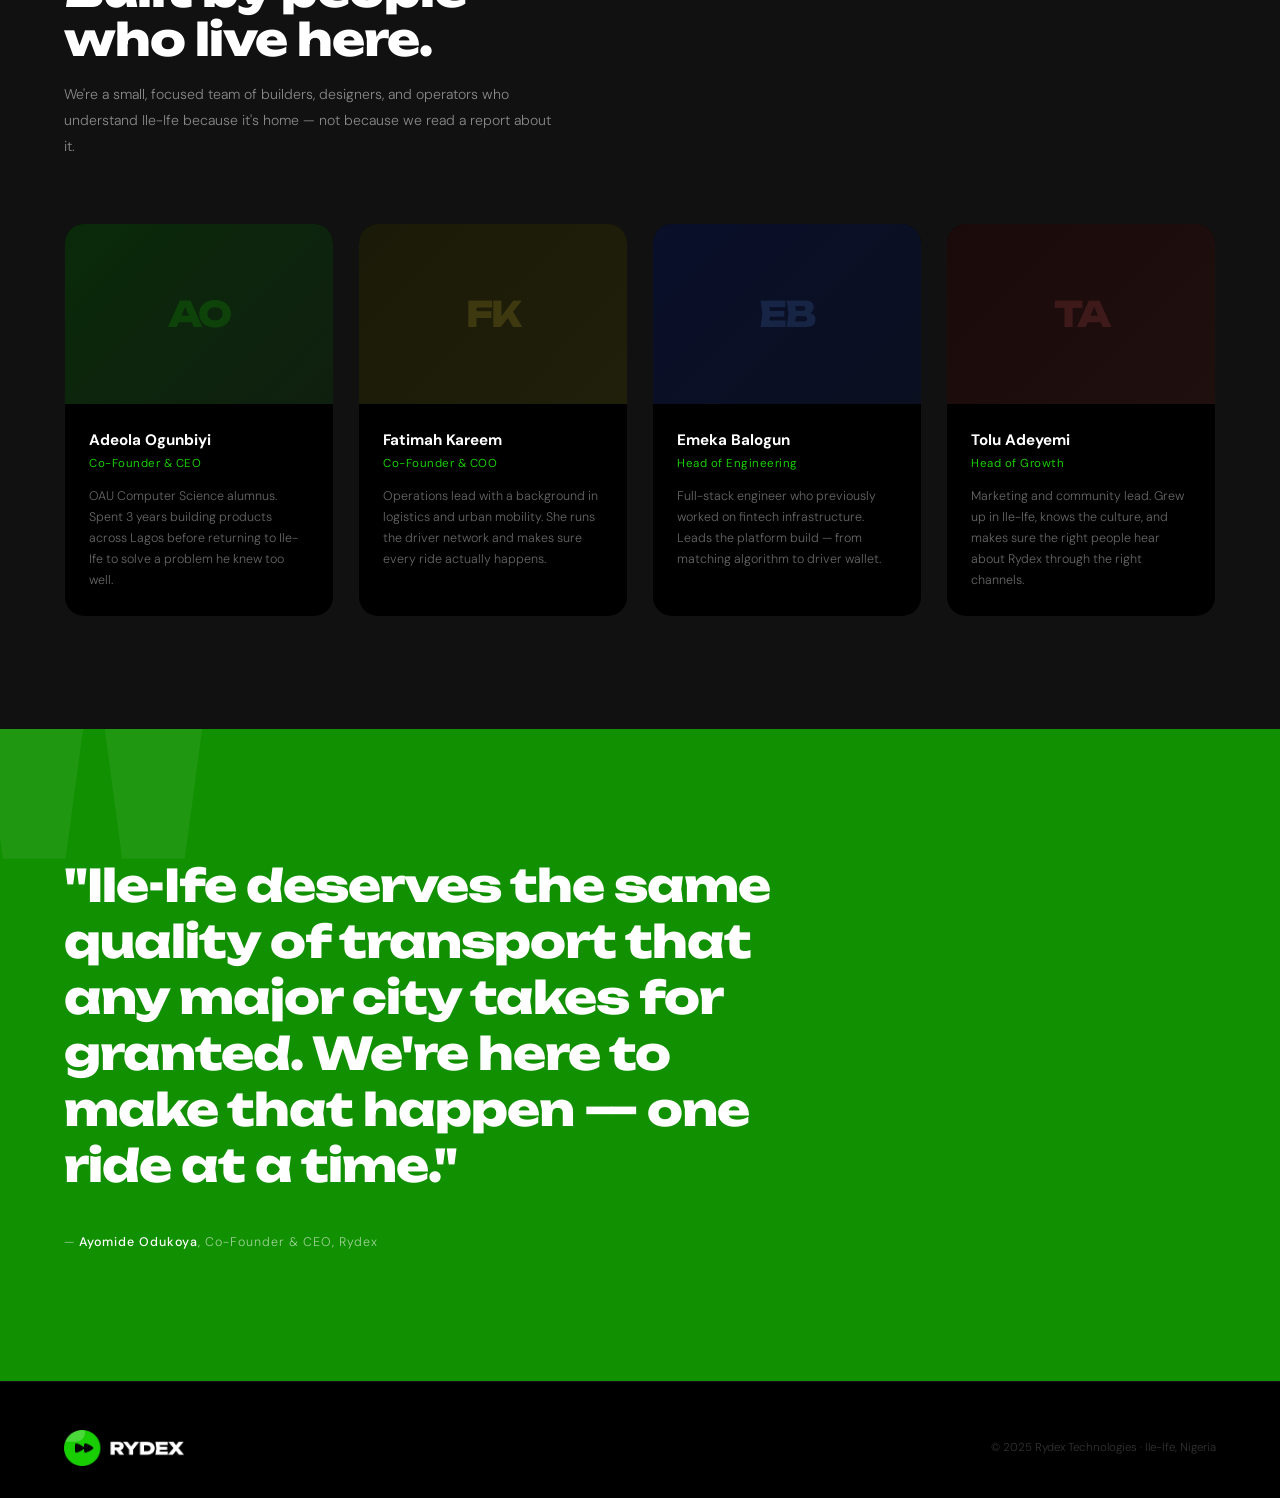
==== commit 7a2412f7: "Add hamburger nav menu to About and Contact pages Bring the homepage navbar improvements (Home item " ====
--- a/about.html
+++ b/about.html
@@ -14,21 +14,30 @@
   </head>
   <body>
     <!-- NAV -->
-    <nav>
+    <nav id="navbar">
       <a href="index.html" class="nav-logo">
-        <img src="./image/logo.png" class="logo" alt="" />
+        <img src="./image/logo.png" class="logo" alt="Rydex" />
       </a>
-      <ul class="nav-links">
+      <ul class="nav-links" id="navLinks">
+        <li><a href="index.html">Home</a></li>
         <li><a href="index.html#how">How It Works</a></li>
         <li><a href="index.html#features">Features</a></li>
-        <li><a href="#driver">Drive</a></li>
+        <li><a href="index.html#driver">Drive</a></li>
         <li><a href="index.html#coverage">Coverage</a></li>
         <li><a href="#" class="active">About</a></li>
         <li><a href="contact.html">Contact</a></li>
       </ul>
       <div class="nav-btn">
-        <a href="index.html" class="about-txt">Home</a>
-        <a href="#download" class="nav-cta">Get the App</a>
+        <a href="index.html#download" class="nav-cta">Get the App</a>
+        <button
+          class="nav-toggle"
+          id="navToggle"
+          aria-label="Toggle menu"
+          aria-expanded="false"
+          aria-controls="navLinks"
+        >
+          <span></span><span></span><span></span>
+        </button>
       </div>
     </nav>
 
--- a/about.css
+++ b/about.css
@@ -149,6 +149,41 @@
 .nav-cta:hover {
   transform: translateY(-1px);
   box-shadow: 0 6px 20px rgba(255, 224, 53, 0.35);
+}
+
+/* Hamburger toggle (mobile only) */
+.nav-toggle {
+  display: none;
+  flex-direction: column;
+  justify-content: center;
+  gap: 5px;
+  width: 42px;
+  height: 42px;
+  padding: 0;
+  background: rgba(255, 255, 255, 0.06);
+  border: 1px solid var(--border);
+  border-radius: 10px;
+  cursor: pointer;
+}
+.nav-toggle span {
+  display: block;
+  width: 20px;
+  height: 2px;
+  margin: 0 auto;
+  border-radius: 2px;
+  background: var(--white);
+  transition:
+    transform 0.3s ease,
+    opacity 0.2s ease;
+}
+.nav-toggle.open span:nth-child(1) {
+  transform: translateY(7px) rotate(45deg);
+}
+.nav-toggle.open span:nth-child(2) {
+  opacity: 0;
+}
+.nav-toggle.open span:nth-child(3) {
+  transform: translateY(-7px) rotate(-45deg);
 }
 
 /* ── REVEAL ── */
@@ -818,21 +853,51 @@
   .about-hero-stats {
     display: none;
   }
+  .nav-toggle {
+    display: flex;
+  }
+  .nav-cta {
+    padding: 0.5rem 1.1rem;
+    font-size: 0.68rem;
+  }
   nav .nav-links {
-    display: none;
-  }
-  .nav-cta {
-    display: none;
-  }
-  .about-txt {
-    display: flex;
-    font-size: 0.88rem;
-    font-weight: 300;
-    animation: fadeUp 0.7s 0.2s ease both;
-  }
-  .about-txt:hover {
-    cursor: pointer;
-    color: var(--green-accent);
+    position: absolute;
+    top: 100%;
+    left: 0;
+    right: 0;
+    flex-direction: column;
+    align-items: stretch;
+    gap: 0;
+    background: rgba(0, 0, 0, 0.97);
+    backdrop-filter: blur(20px);
+    border-bottom: 1px solid var(--border);
+    padding: 0 5%;
+    max-height: 0;
+    overflow: hidden;
+    opacity: 0;
+    visibility: hidden;
+    transition:
+      max-height 0.35s ease,
+      opacity 0.25s ease,
+      padding 0.35s ease;
+  }
+  nav .nav-links.open {
+    max-height: 460px;
+    opacity: 1;
+    visibility: visible;
+    padding: 0.5rem 5% 1.25rem;
+  }
+  nav .nav-links li {
+    width: 100%;
+  }
+  nav .nav-links a {
+    display: block;
+    padding: 0.9rem 0;
+    font-size: 0.95rem;
+    border-bottom: 1px solid var(--border);
+  }
+  nav .nav-links li:last-child a {
+    border-bottom: none;
   }
 }
 @media (max-width: 600px) {
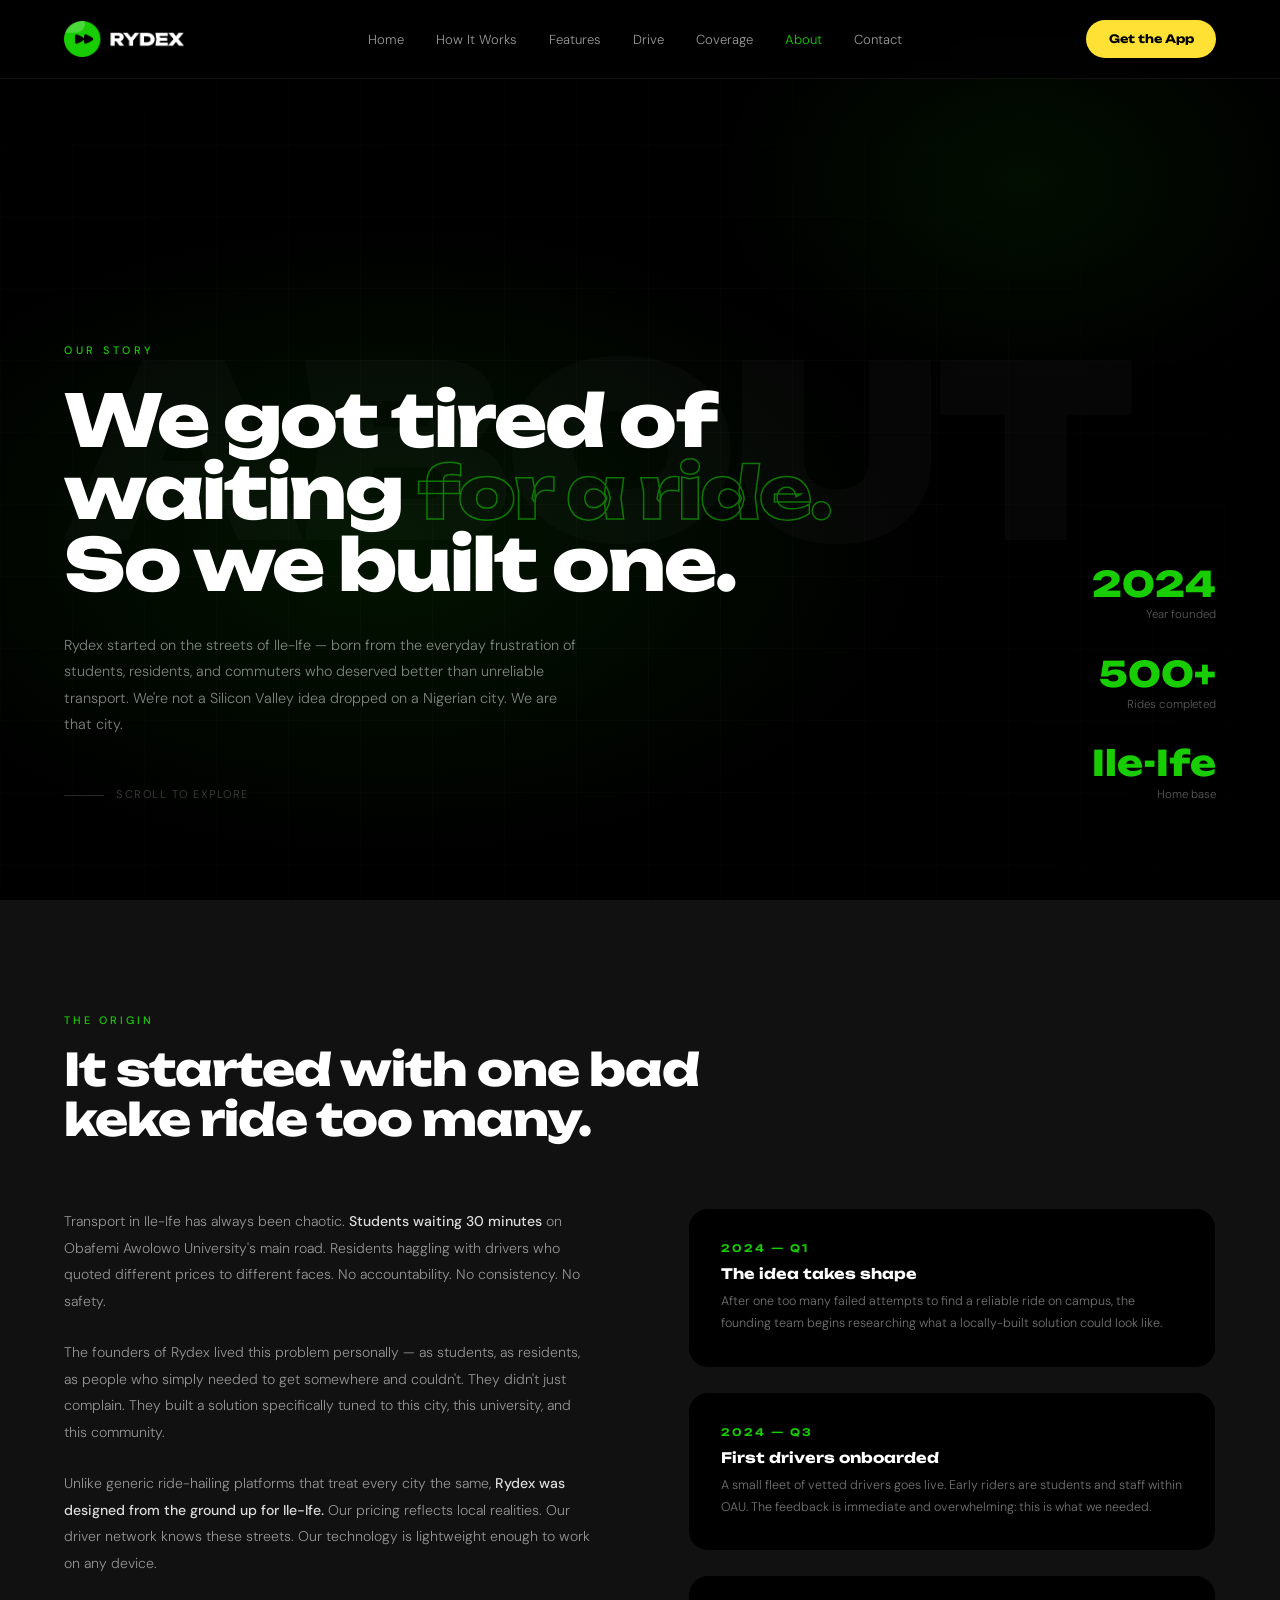
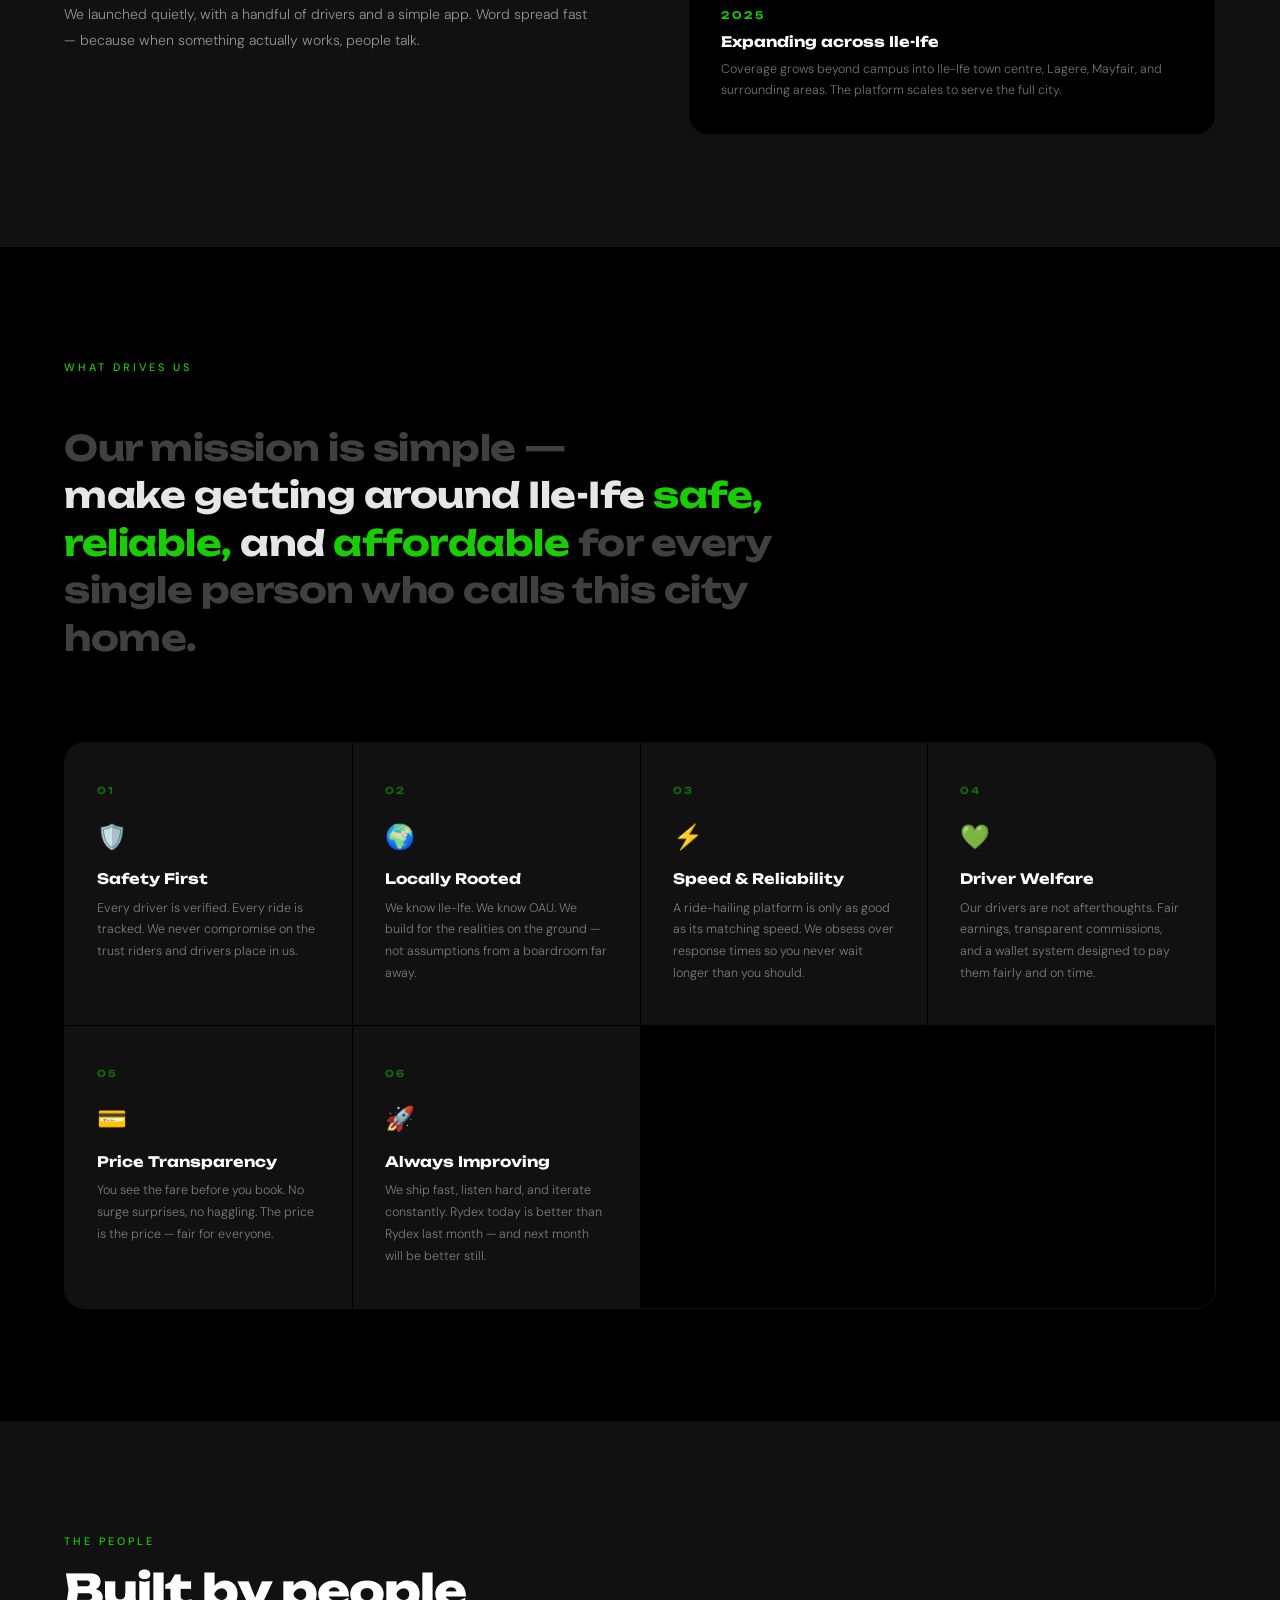
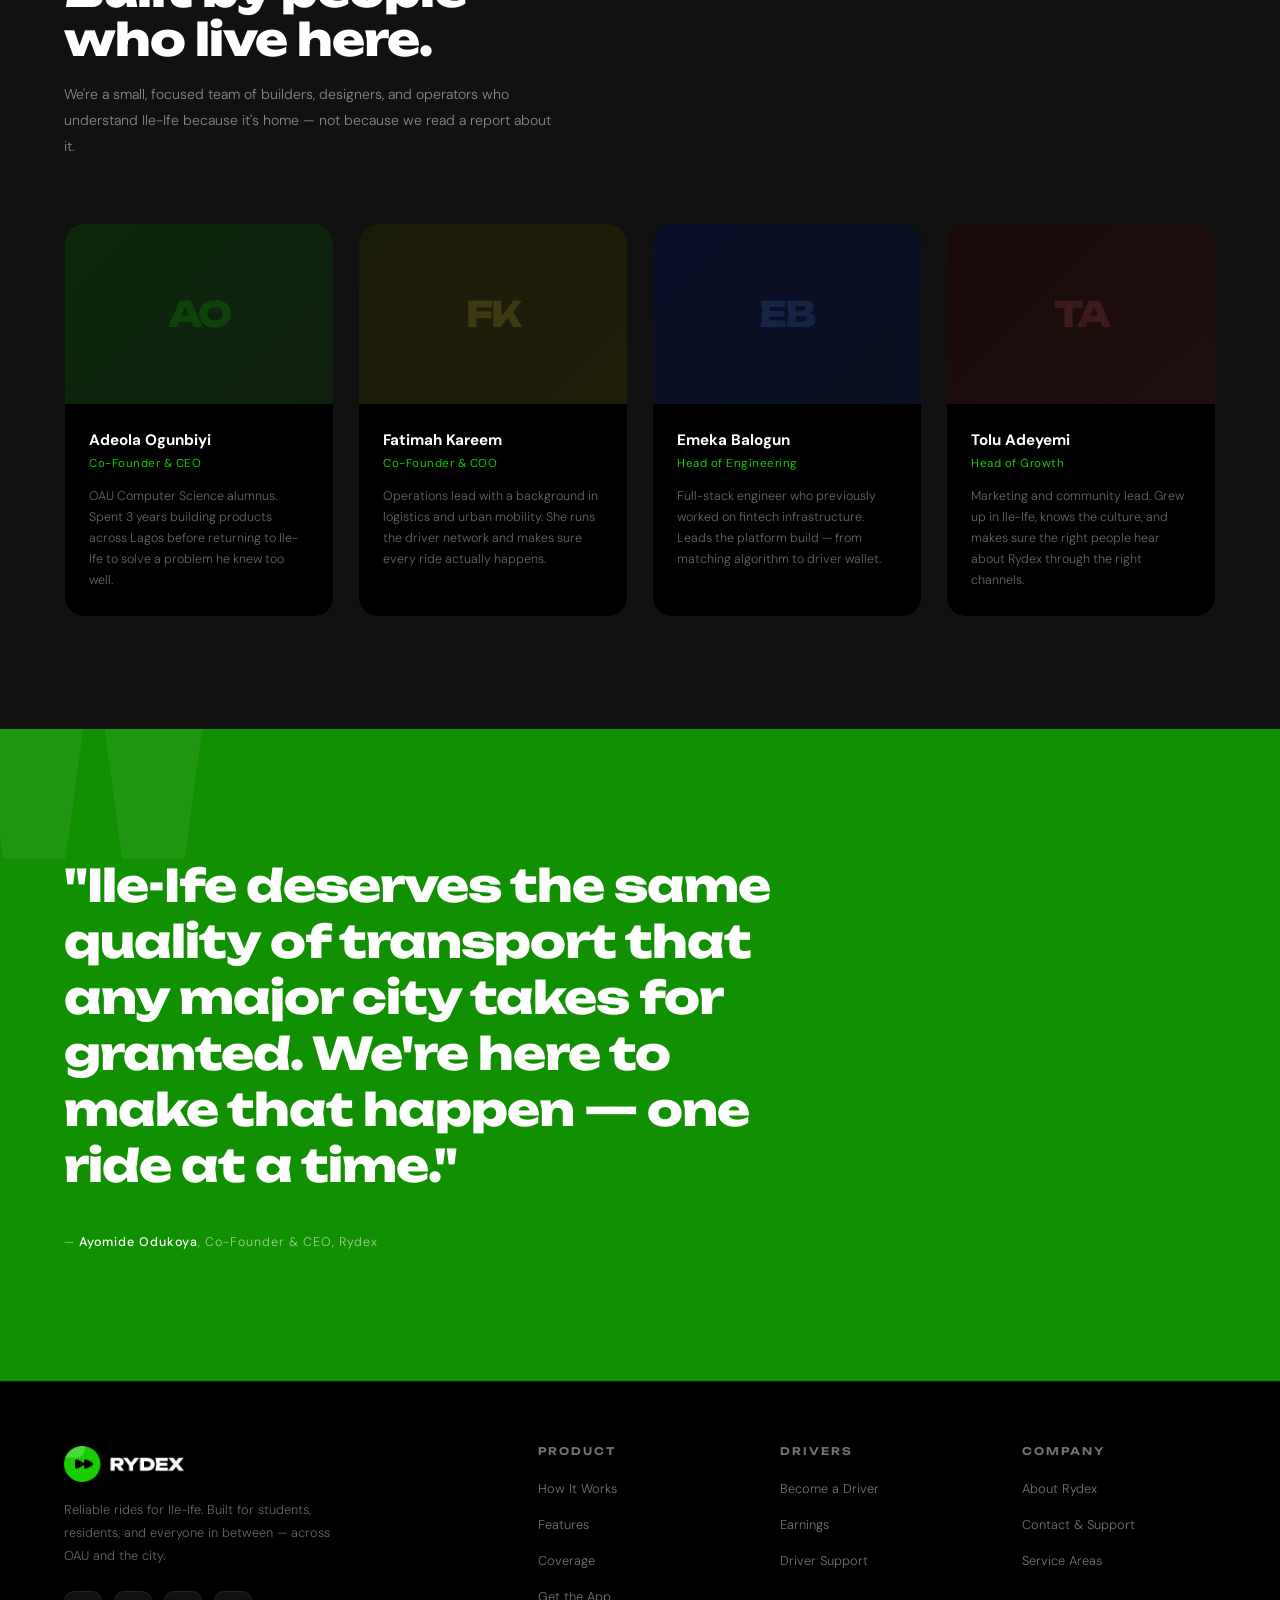
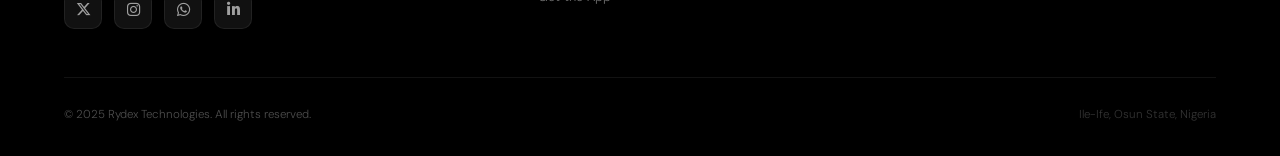
==== commit f775b2c2: "Add multi-column footer to About and Contact pages Replace the simple single-line footer on about.ht" ====
--- a/about.html
+++ b/about.html
@@ -11,6 +11,11 @@
       rel="stylesheet"
     />
     <link rel="stylesheet" href="about.css" />
+    <link rel="icon" type="image/png" href="./image/Favicon.png" />
+    <link
+      rel="stylesheet"
+      href="https://cdnjs.cloudflare.com/ajax/libs/font-awesome/6.5.0/css/all.min.css"
+    />
   </head>
   <body>
     <!-- NAV -->
@@ -400,12 +405,67 @@
     </section> -->
 
     <!-- FOOTER -->
-    <footer>
-      <a href="index.html" class="footer-logo-wrap">
-        <img src="./image/logo.png" class="logo" alt="" />
-      </a>
-
-      <p class="footer-copy">© 2025 Rydex Technologies · Ile-Ife, Nigeria</p>
+    <footer class="site-footer">
+      <div class="footer-grid">
+        <div class="footer-brand">
+          <a href="index.html" class="footer-logo-wrap">
+            <img src="./image/logo.png" class="footer-logo-img" alt="Rydex" />
+          </a>
+          <p>
+            Reliable rides for Ile-Ife. Built for students, residents, and
+            everyone in between — across OAU and the city.
+          </p>
+          <div class="footer-social">
+            <a class="social-icon" href="#" aria-label="X (Twitter)">
+              <i class="fa-brands fa-x-twitter"></i>
+            </a>
+            <a class="social-icon" href="#" aria-label="Instagram">
+              <i class="fa-brands fa-instagram"></i>
+            </a>
+            <a class="social-icon" href="https://wa.me/2348000000000" aria-label="WhatsApp">
+              <i class="fa-brands fa-whatsapp"></i>
+            </a>
+            <a class="social-icon" href="#" aria-label="LinkedIn">
+              <i class="fa-brands fa-linkedin-in"></i>
+            </a>
+          </div>
+        </div>
+
+        <div class="footer-col">
+          <h4>Product</h4>
+          <ul class="footer-links">
+            <li><a href="index.html#how">How It Works</a></li>
+            <li><a href="index.html#features">Features</a></li>
+            <li><a href="index.html#coverage">Coverage</a></li>
+            <li><a href="index.html#download">Get the App</a></li>
+          </ul>
+        </div>
+
+        <div class="footer-col">
+          <h4>Drivers</h4>
+          <ul class="footer-links">
+            <li><a href="index.html#driver">Become a Driver</a></li>
+            <li><a href="index.html#driver">Earnings</a></li>
+            <li><a href="contact.html">Driver Support</a></li>
+          </ul>
+        </div>
+
+        <div class="footer-col">
+          <h4>Company</h4>
+          <ul class="footer-links">
+            <li><a href="about.html">About Rydex</a></li>
+            <li><a href="contact.html">Contact & Support</a></li>
+            <li><a href="index.html#coverage">Service Areas</a></li>
+          </ul>
+        </div>
+      </div>
+
+      <div class="footer-bottom">
+        <p class="footer-copy">
+          © 2025 Rydex Technologies. All rights reserved.
+        </p>
+        <p class="footer-loc">Ile-Ife, Osun State, Nigeria</p>
+      </div>
     </footer>
     <script src="about.js"></script>
   </body>
--- a/about.css
+++ b/about.css
@@ -149,6 +149,12 @@
 .nav-cta:hover {
   transform: translateY(-1px);
   box-shadow: 0 6px 20px rgba(255, 224, 53, 0.35);
+}
+
+.nav-btn {
+  display: flex;
+  align-items: center;
+  gap: 12px;
 }
 
 /* Hamburger toggle (mobile only) */
@@ -751,94 +757,123 @@
 }
 
 /* ── FOOTER ── */
-footer {
+.site-footer {
   background: var(--black);
   border-top: 1px solid var(--border);
-  padding: 3rem 5% 2rem;
-  display: flex;
-  align-items: center;
+  padding: 4rem 5% 2rem;
+}
+.footer-grid {
+  display: grid;
+  grid-template-columns: 2.2fr 1fr 1fr 1fr;
+  gap: 3rem;
+  margin-bottom: 3rem;
+}
+.footer-brand .footer-logo-wrap {
+  display: inline-flex;
+  align-items: center;
+  text-decoration: none;
+  margin-bottom: 1rem;
+}
+.footer-logo-img {
+  width: 120px;
+}
+.footer-brand p {
+  font-size: 0.8rem;
+  font-weight: 300;
+  color: rgba(255, 255, 255, 0.4);
+  line-height: 1.8;
+  max-width: 280px;
+}
+.footer-social {
+  display: flex;
+  gap: 0.75rem;
+  margin-top: 1.5rem;
+}
+.social-icon {
+  width: 38px;
+  height: 38px;
+  border-radius: 10px;
+  background: var(--surface);
+  border: 1px solid var(--border);
+  display: flex;
+  align-items: center;
+  justify-content: center;
+  font-size: 0.95rem;
+  text-decoration: none;
+  color: rgba(255, 255, 255, 0.6);
+  transition:
+    transform 0.2s,
+    background 0.2s,
+    border-color 0.2s,
+    color 0.2s;
+}
+.social-icon:hover {
+  background: var(--green);
+  border-color: var(--green);
+  color: white;
+  transform: translateY(-2px);
+}
+.footer-col h4 {
+  font-family: "Unbounded", sans-serif;
+  font-size: 0.66rem;
+  font-weight: 600;
+  color: rgba(255, 255, 255, 0.45);
+  text-transform: uppercase;
+  letter-spacing: 2px;
+  margin-bottom: 1.1rem;
+}
+.footer-links {
+  list-style: none;
+  display: flex;
+  flex-direction: column;
+  gap: 0.65rem;
+}
+.footer-links a {
+  color: rgba(255, 255, 255, 0.45);
+  text-decoration: none;
+  font-size: 0.8rem;
+  font-weight: 300;
+  transition: color 0.2s;
+}
+.footer-links a:hover {
+  color: var(--green-accent);
+}
+.footer-bottom {
+  border-top: 1px solid var(--border);
+  padding-top: 1.75rem;
+  display: flex;
   justify-content: space-between;
+  align-items: center;
   flex-wrap: wrap;
-  gap: 1rem;
-}
-.footer-logo-wrap {
-  display: flex;
-  align-items: center;
-  gap: 10px;
-  text-decoration: none;
-}
-.footer-logo-pill {
-  width: 32px;
-  height: 32px;
-  border-radius: 50%;
-  background: var(--green-accent);
-  display: flex;
-  align-items: center;
-  justify-content: center;
-  position: relative;
-  overflow: hidden;
-}
-.footer-logo-pill::before {
-  content: "";
-  position: absolute;
-  top: -5px;
-  left: -5px;
-  width: 22px;
-  height: 14px;
-  background: rgba(255, 255, 255, 0.22);
-  border-radius: 50%;
-}
-.footer-logo-slashes {
-  display: flex;
-  gap: 2.5px;
-  align-items: flex-end;
-  height: 13px;
-  position: relative;
-  z-index: 1;
-}
-.footer-logo-slashes span {
-  display: block;
-  background: #0d0d0d;
-  border-radius: 1.5px;
-  width: 3.5px;
-  transform: skewX(-12deg);
-}
-.footer-logo-slashes span:nth-child(1) {
-  height: 12px;
-}
-.footer-logo-slashes span:nth-child(2) {
-  height: 12px;
-}
-.footer-logo-slashes span:nth-child(3) {
-  height: 8px;
-  opacity: 0.45;
-  width: 2px;
-}
-.footer-wordmark {
-  font-family: "Unbounded", sans-serif;
-  font-size: 1rem;
-  font-weight: 800;
-  color: var(--white);
-  letter-spacing: -0.5px;
-}
-footer nav {
-  display: flex;
-  gap: 1.5rem;
-}
-footer nav a {
-  color: rgba(255, 255, 255, 0.35);
-  text-decoration: none;
-  font-size: 0.78rem;
-  font-weight: 300;
-  transition: color 0.2s;
-}
-footer nav a:hover {
-  color: var(--green-accent);
+  gap: 0.5rem;
 }
 .footer-copy {
   font-size: 0.72rem;
   font-weight: 300;
+  color: rgba(255, 255, 255, 0.3);
+}
+.footer-loc {
+  font-size: 0.72rem;
+  font-weight: 300;
   color: rgba(255, 255, 255, 0.2);
+}
+@media (max-width: 900px) {
+  .footer-grid {
+    grid-template-columns: 1fr 1fr;
+    gap: 2.5rem;
+  }
+  .footer-brand {
+    grid-column: 1 / -1;
+  }
+}
+@media (max-width: 600px) {
+  .footer-grid {
+    grid-template-columns: 1fr;
+  }
+  .footer-bottom {
+    flex-direction: column;
+    align-items: flex-start;
+  }
 }
 
 /* ── RESPONSIVE ── */
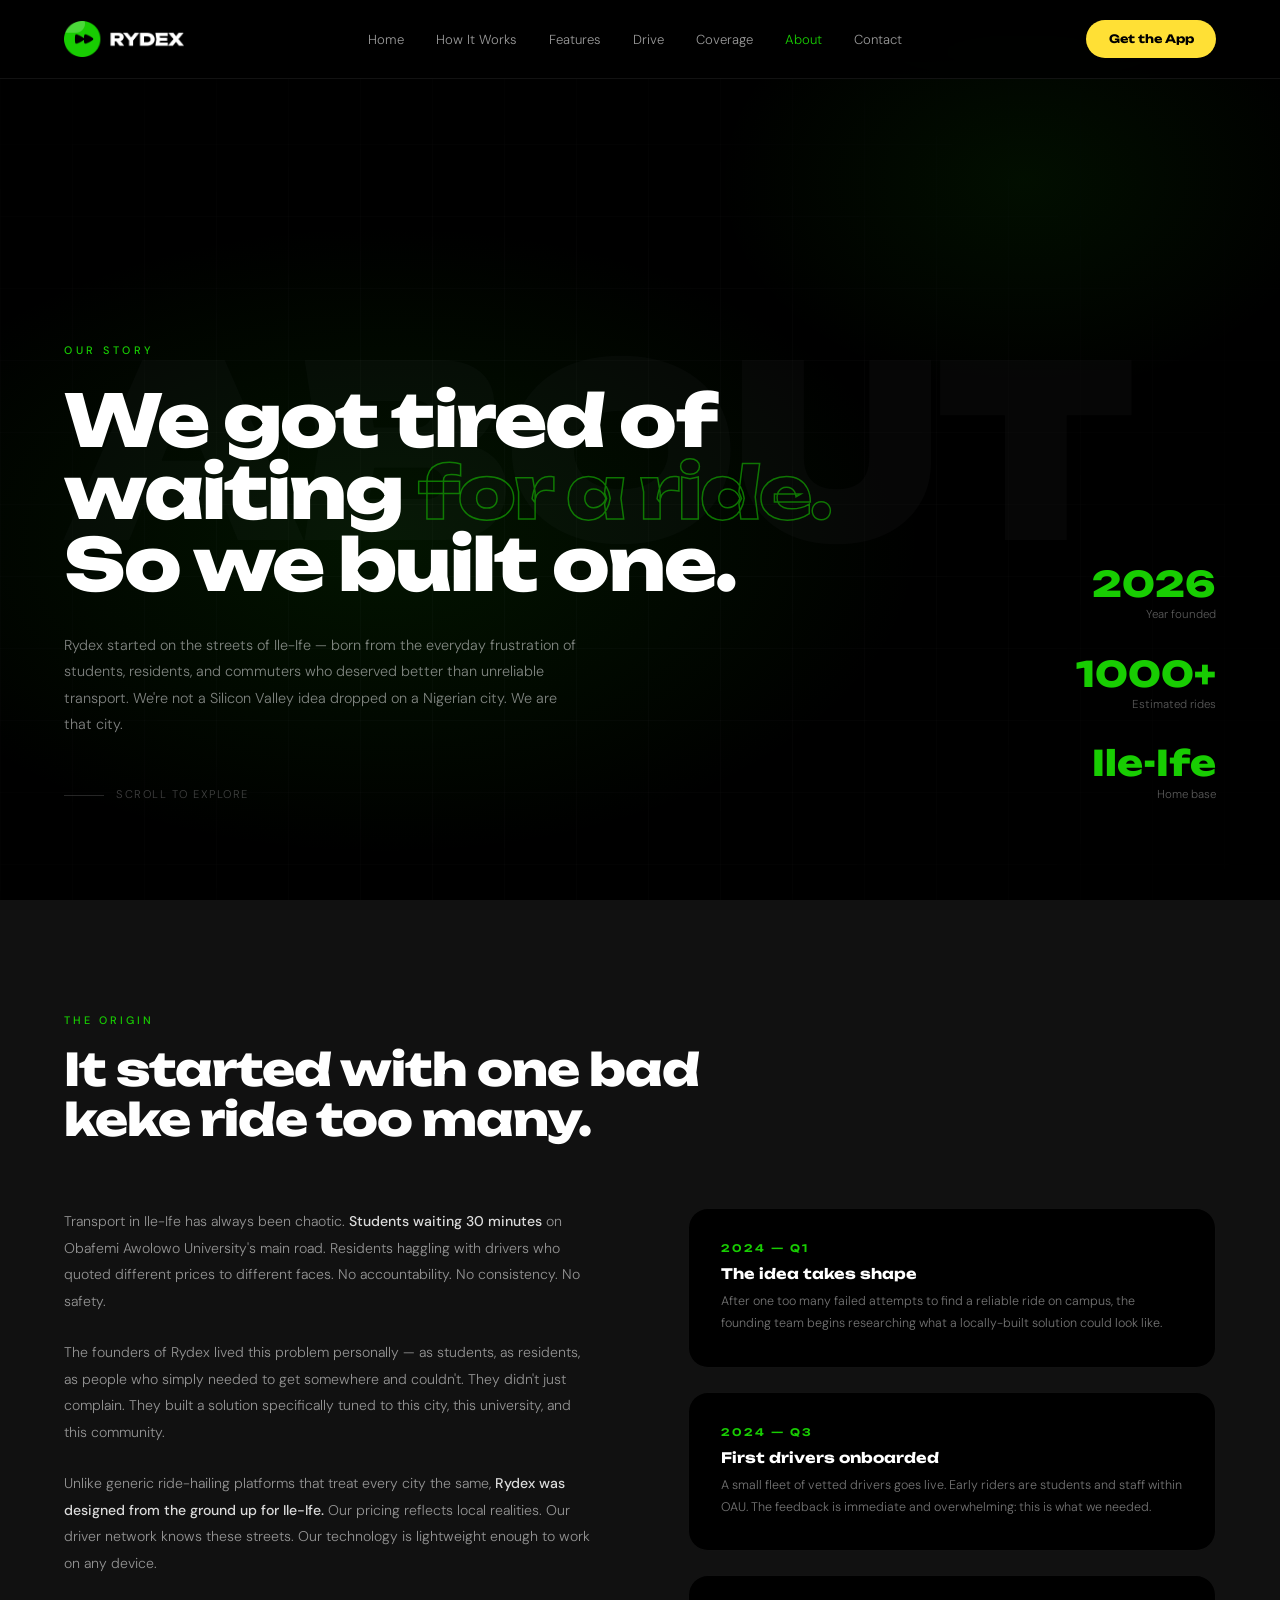
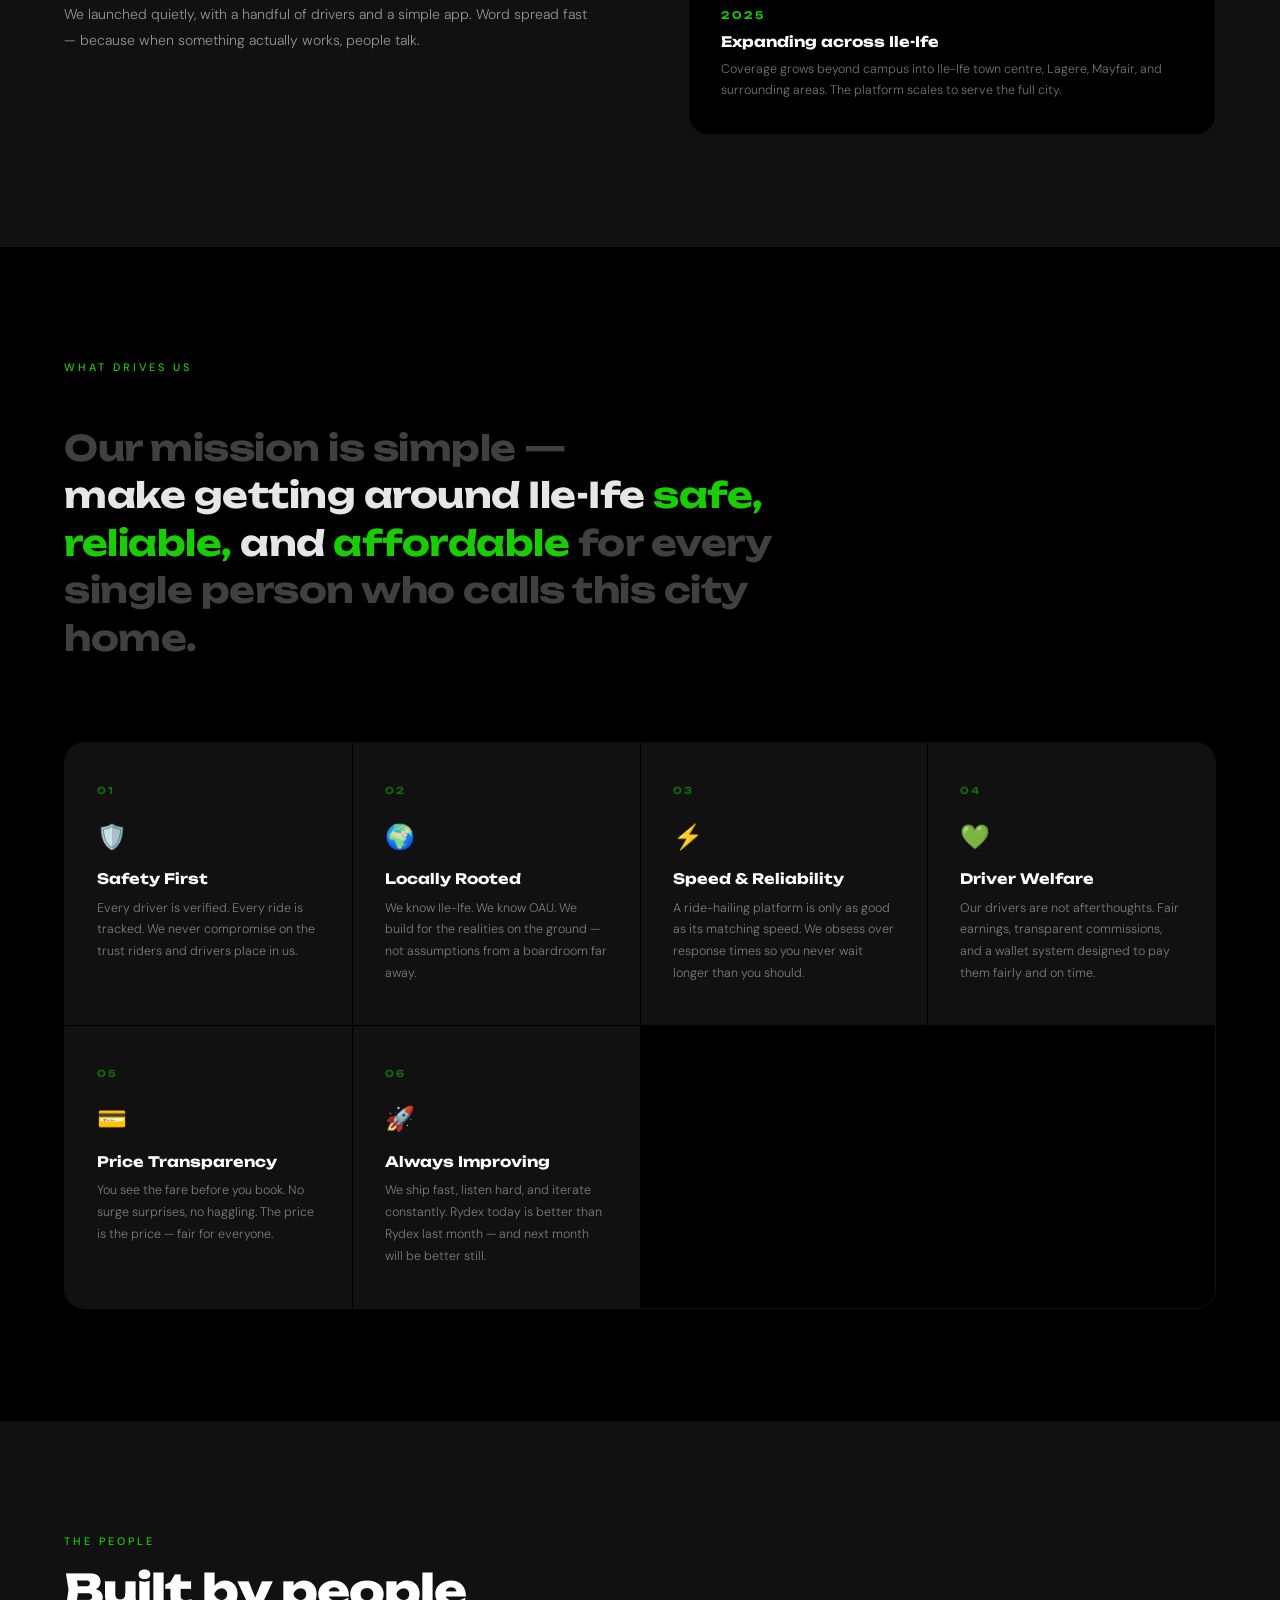
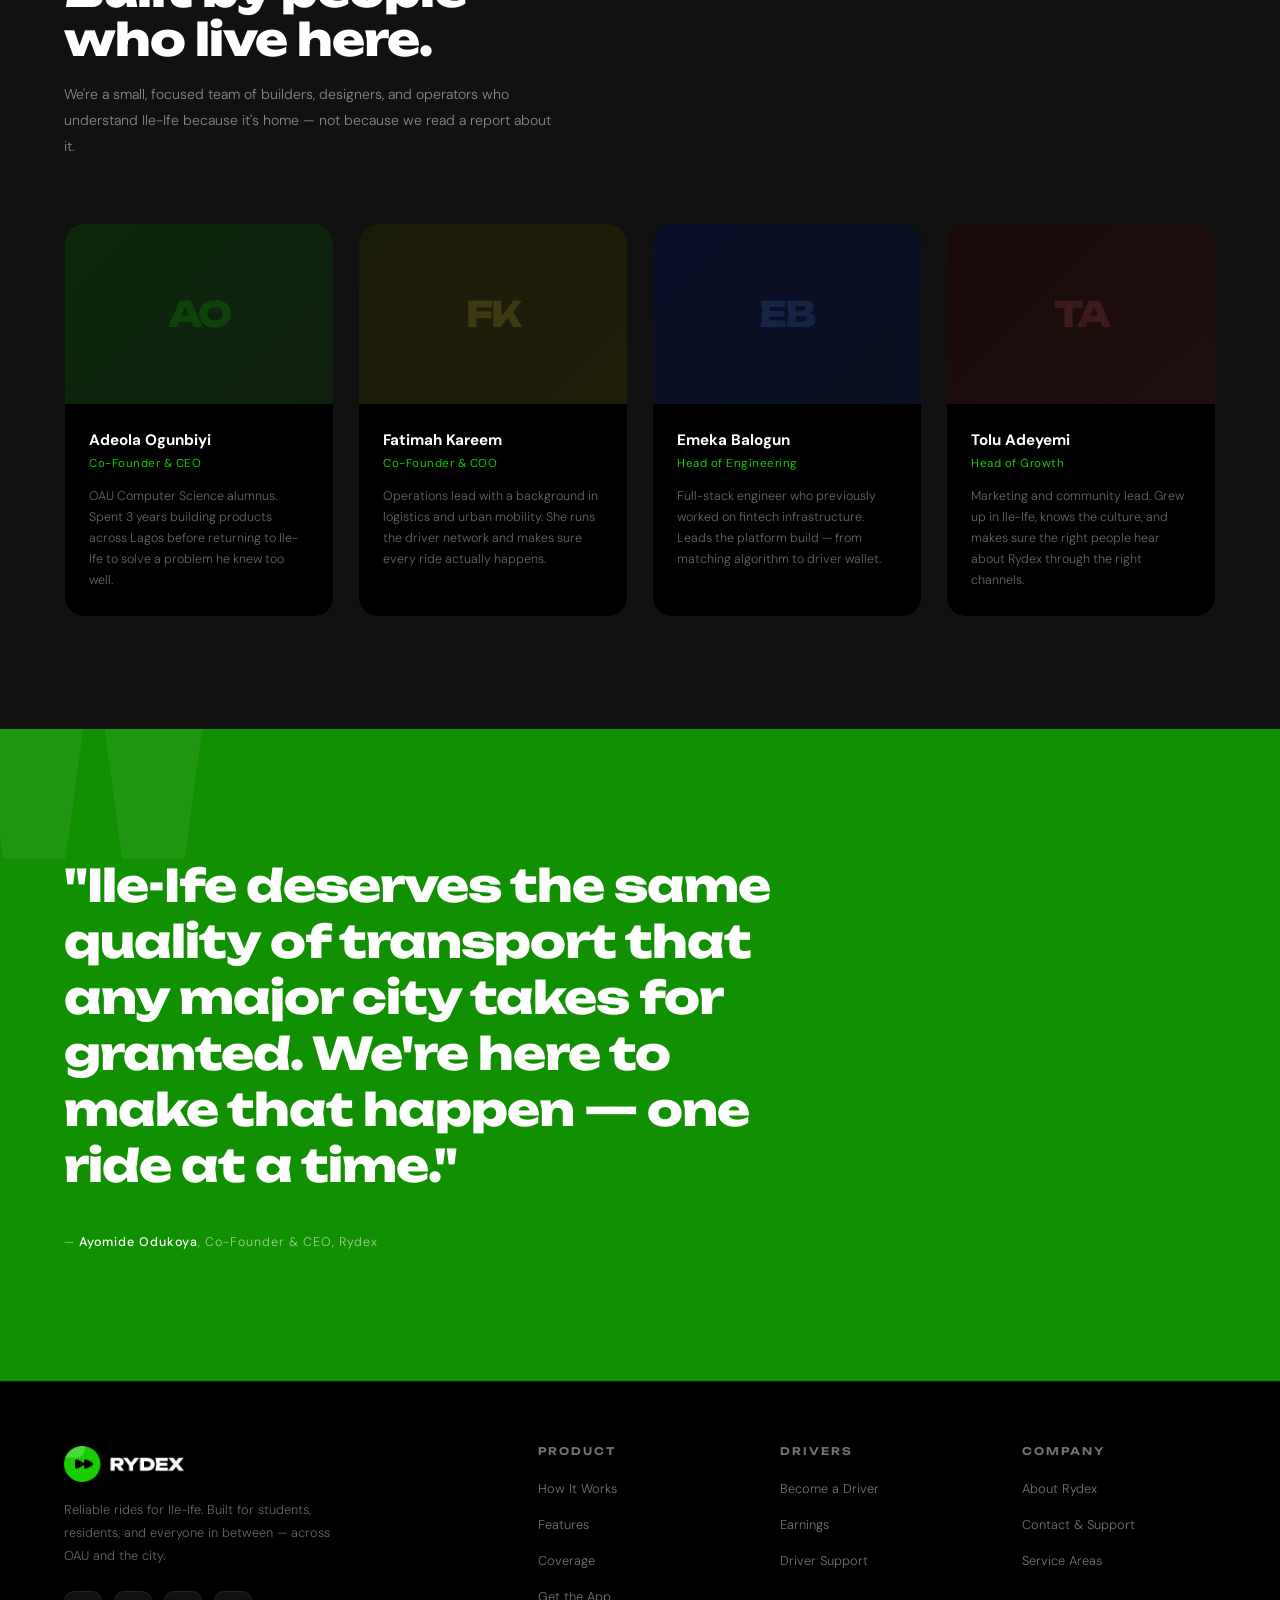
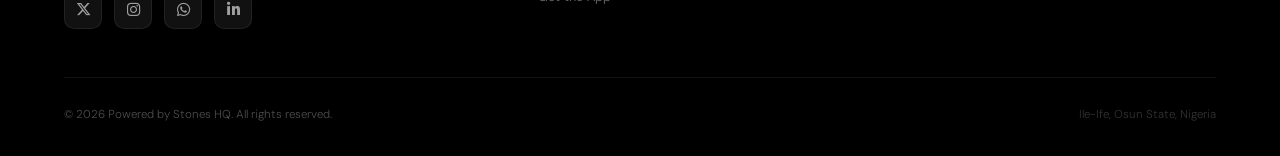
==== commit 7b671b52: "Update About stats and footer attribution About hero: year founded 2026, estimated rides 1000+ (Ile-" ====
--- a/about.html
+++ b/about.html
@@ -31,6 +31,9 @@
         <li><a href="index.html#coverage">Coverage</a></li>
         <li><a href="#" class="active">About</a></li>
         <li><a href="contact.html">Contact</a></li>
+        <li class="nav-drawer-cta">
+          <a href="index.html#download" class="nav-cta">Get the App</a>
+        </li>
       </ul>
       <div class="nav-btn">
         <a href="index.html#download" class="nav-cta">Get the App</a>
@@ -73,12 +76,12 @@
 
       <div class="about-hero-stats">
         <div class="hero-stat">
-          <div class="hero-stat-n">2024</div>
+          <div class="hero-stat-n">2026</div>
           <div class="hero-stat-l">Year founded</div>
         </div>
         <div class="hero-stat">
-          <div class="hero-stat-n">500+</div>
-          <div class="hero-stat-l">Rides completed</div>
+          <div class="hero-stat-n">1000+</div>
+          <div class="hero-stat-l">Estimated rides</div>
         </div>
         <div class="hero-stat">
           <div class="hero-stat-n">Ile-Ife</div>
@@ -462,7 +465,7 @@
 
       <div class="footer-bottom">
         <p class="footer-copy">
-          © 2025 Rydex Technologies. All rights reserved.
+          © 2026 Powered by Stones HQ. All rights reserved.
         </p>
         <p class="footer-loc">Ile-Ife, Osun State, Nigeria</p>
       </div>
--- a/about.css
+++ b/about.css
@@ -155,6 +155,11 @@
   display: flex;
   align-items: center;
   gap: 12px;
+}
+
+/* "Get the App" inside the mobile drawer — hidden on desktop */
+.nav-drawer-cta {
+  display: none;
 }
 
 /* Hamburger toggle (mobile only) */
@@ -891,9 +896,8 @@
   .nav-toggle {
     display: flex;
   }
-  .nav-cta {
-    padding: 0.5rem 1.1rem;
-    font-size: 0.68rem;
+  .nav-btn .nav-cta {
+    display: none;
   }
   nav .nav-links {
     position: absolute;
@@ -934,6 +938,19 @@
   nav .nav-links li:last-child a {
     border-bottom: none;
   }
+  .nav-drawer-cta {
+    display: block;
+    margin-top: 1rem;
+  }
+  .nav-drawer-cta .nav-cta,
+  .nav-drawer-cta .nav-cta:hover {
+    display: block;
+    text-align: center;
+    padding: 0.95rem;
+    font-size: 0.8rem;
+    border-bottom: none;
+    color: var(--black);
+  }
 }
 @media (max-width: 600px) {
   section {
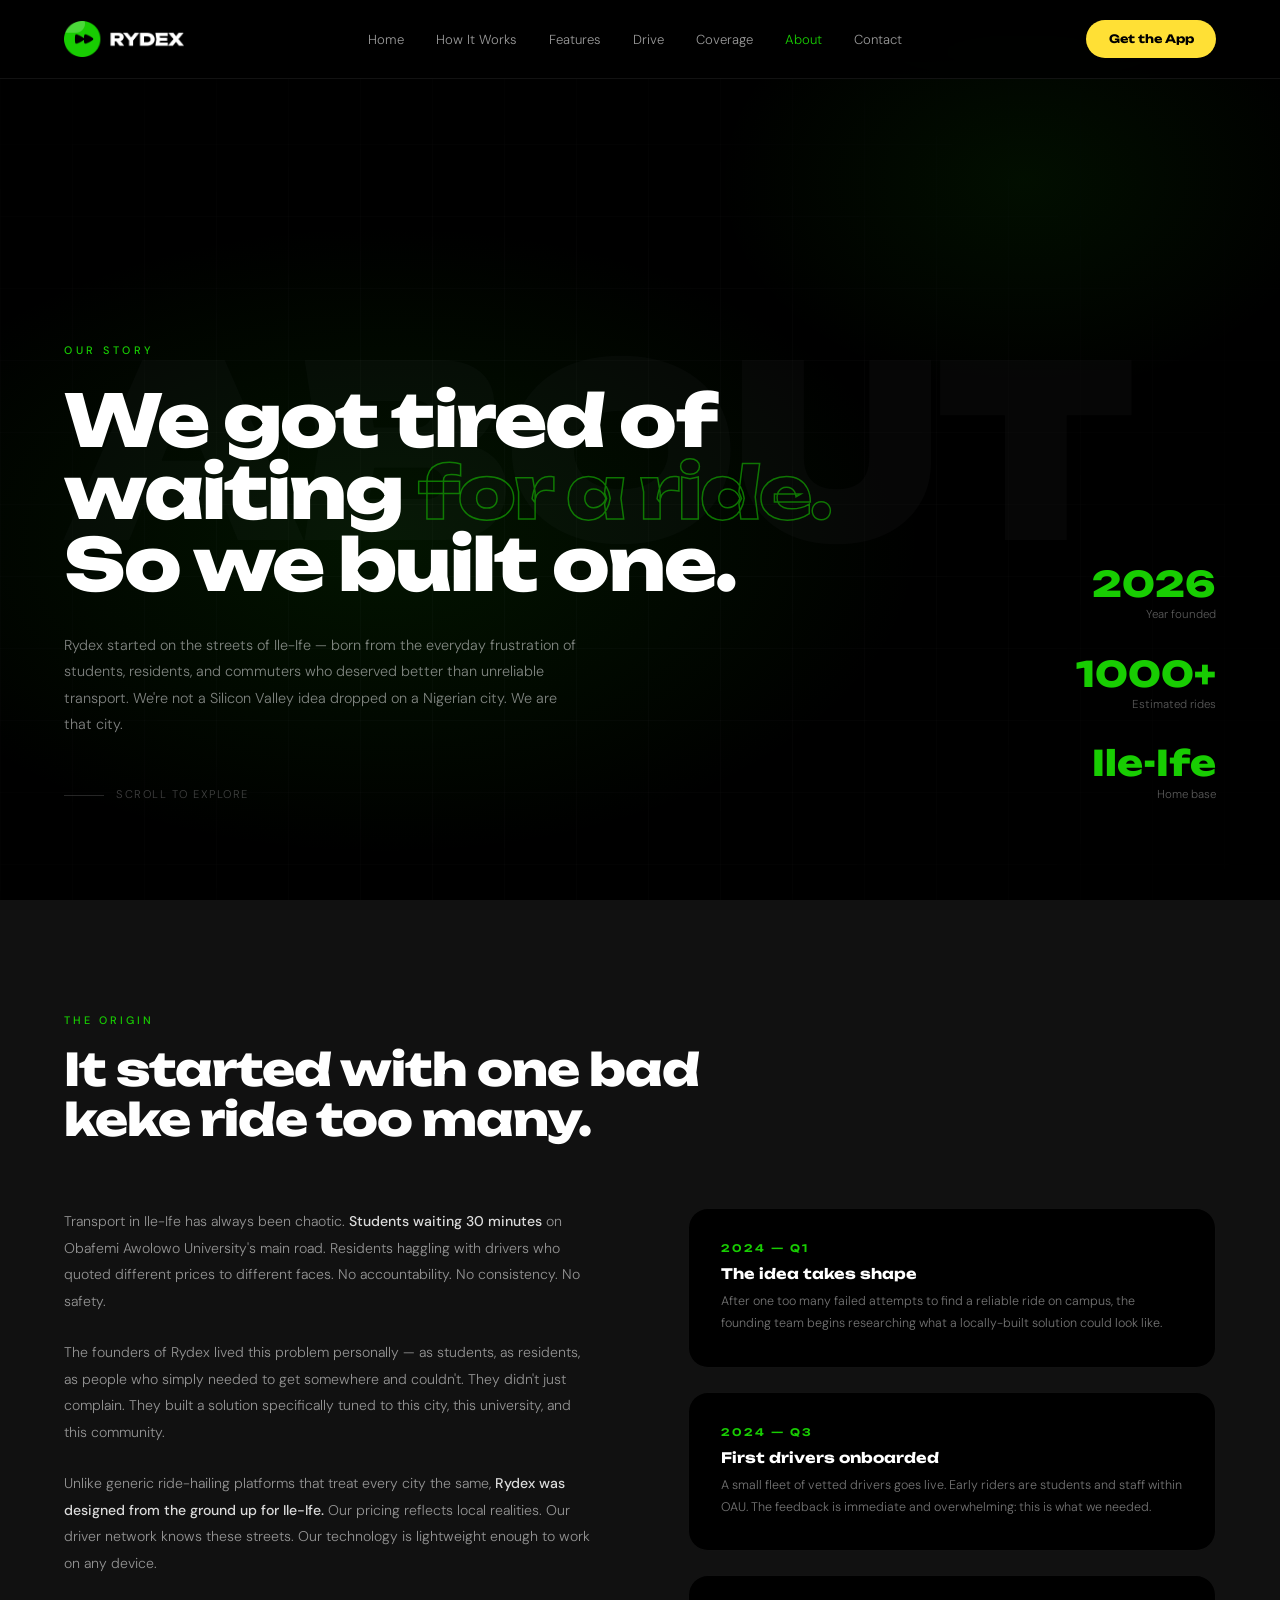
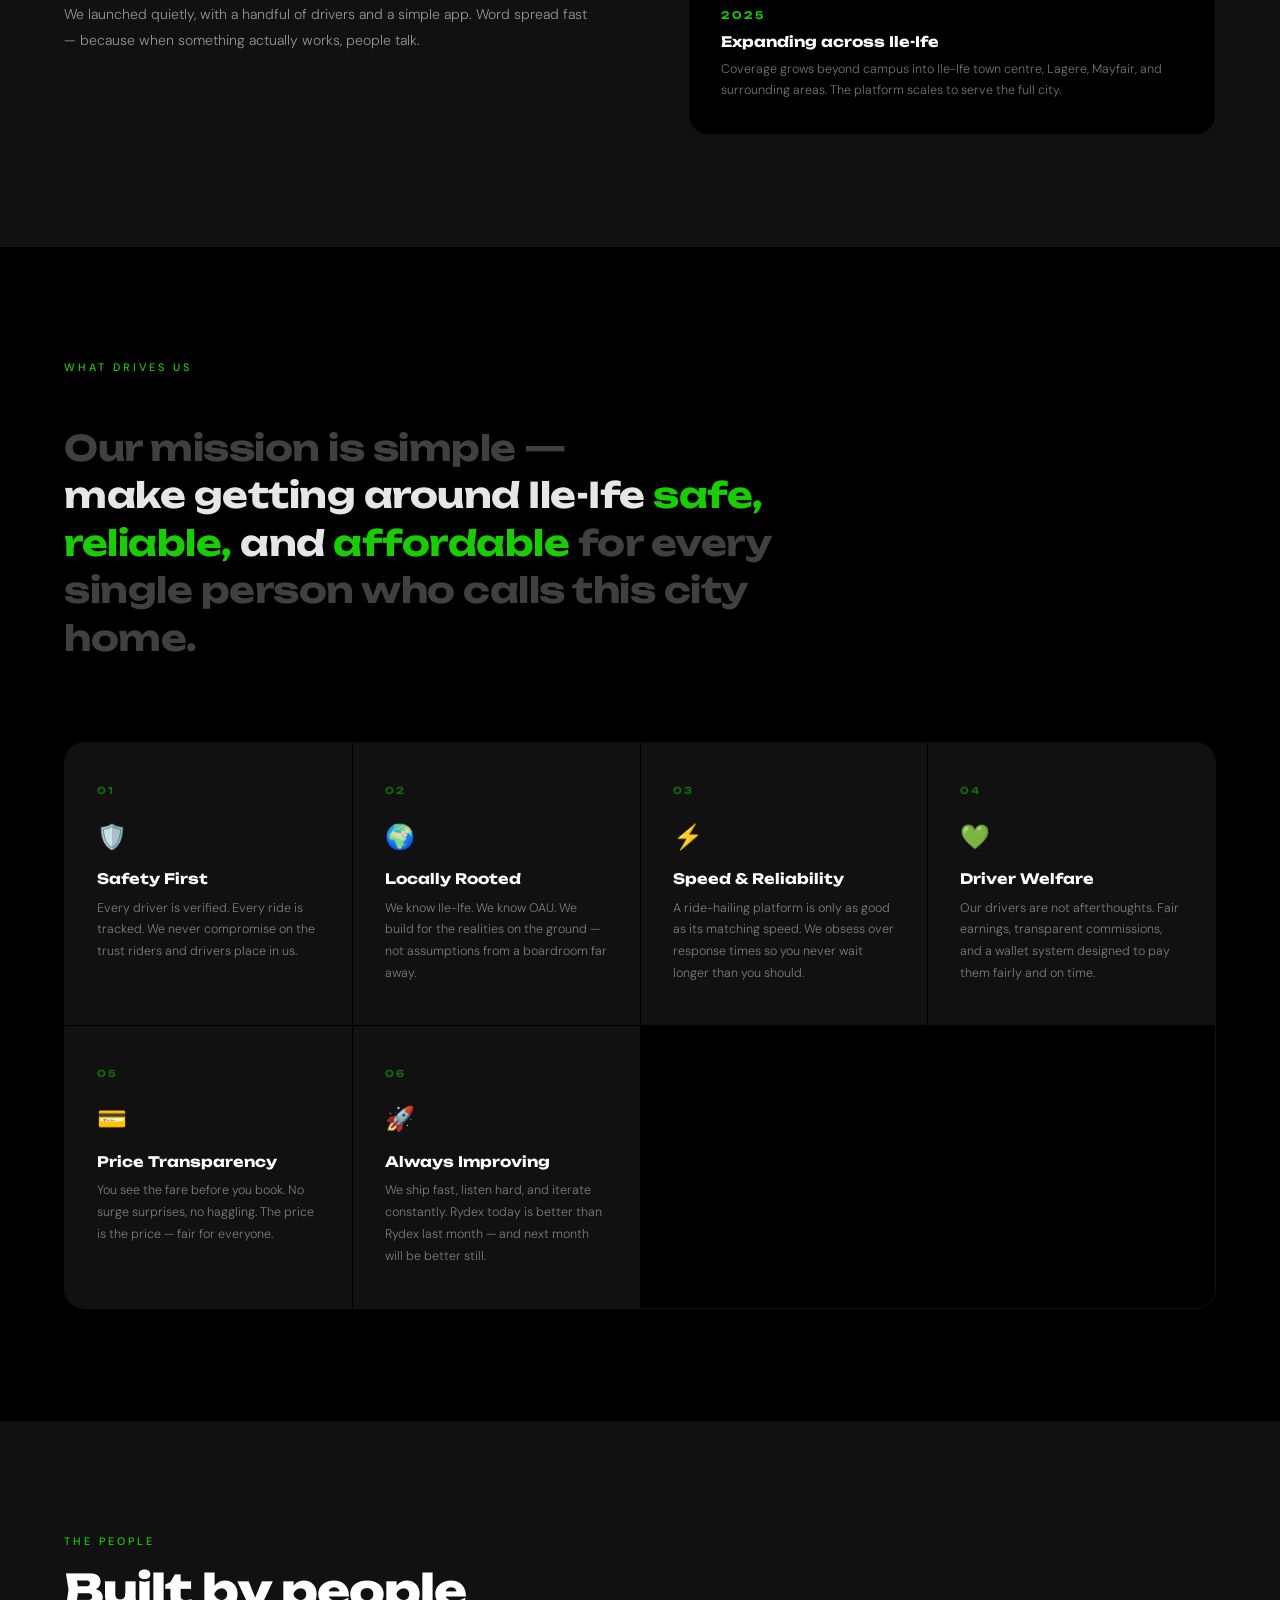
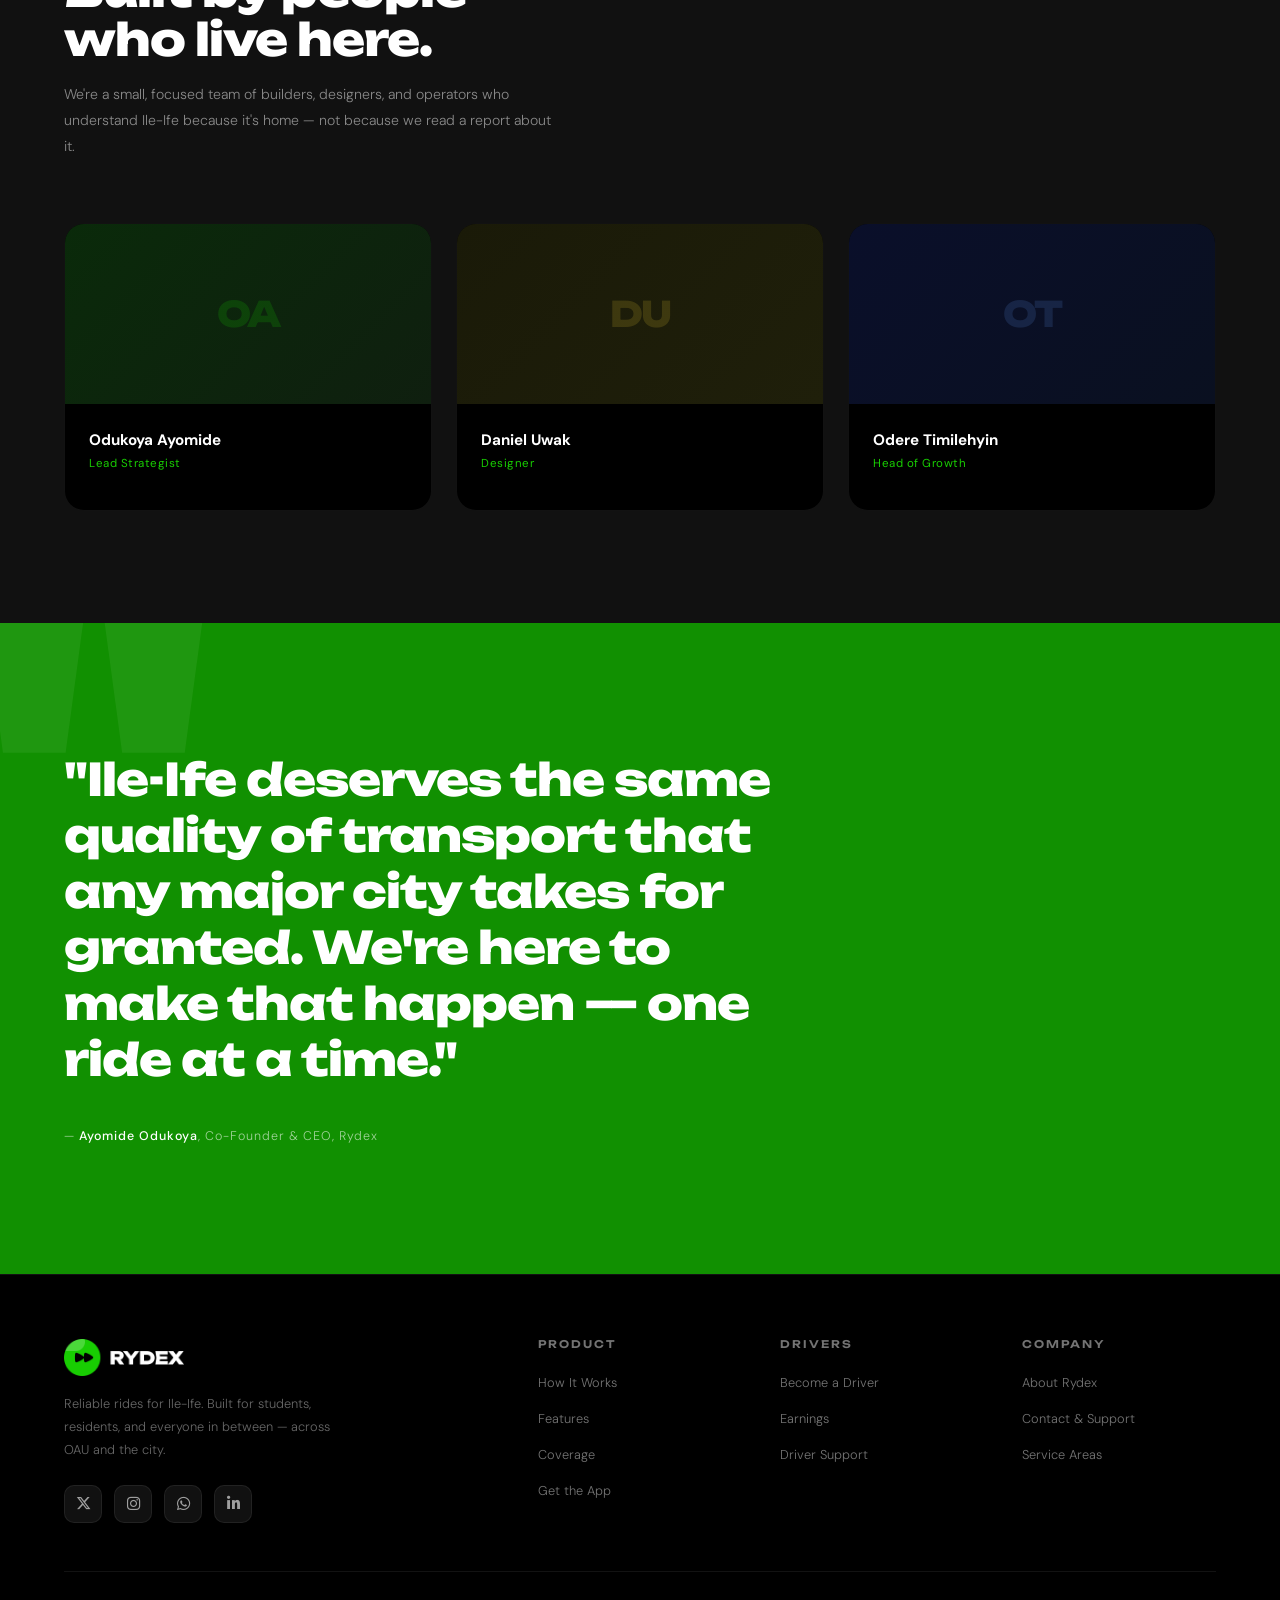
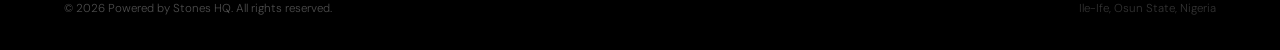
==== commit 9340e5ce: "Update About team to three members, remove bios Replace team cards with Odukoya Ayomide (Lead Strate" ====
--- a/about.html
+++ b/about.html
@@ -252,17 +252,12 @@
               style="background: linear-gradient(135deg, #0a2a0a, #0f1f0f)"
             ></div>
             <div class="team-initials" style="color: rgba(24, 205, 2, 0.18)">
-              AO
+              OA
             </div>
           </div>
           <div class="team-card-body">
-            <div class="team-name">Adeola Ogunbiyi</div>
-            <div class="team-role">Co-Founder & CEO</div>
-            <p class="team-bio">
-              OAU Computer Science alumnus. Spent 3 years building products
-              across Lagos before returning to Ile-Ife to solve a problem he
-              knew too well.
-            </p>
+            <div class="team-name">Odukoya Ayomide</div>
+            <div class="team-role">Lead Strategist</div>
           </div>
         </div>
 
@@ -273,17 +268,12 @@
               style="background: linear-gradient(135deg, #1a1a08, #1f1f0a)"
             ></div>
             <div class="team-initials" style="color: rgba(255, 224, 53, 0.15)">
-              FK
+              DU
             </div>
           </div>
           <div class="team-card-body">
-            <div class="team-name">Fatimah Kareem</div>
-            <div class="team-role">Co-Founder & COO</div>
-            <p class="team-bio">
-              Operations lead with a background in logistics and urban mobility.
-              She runs the driver network and makes sure every ride actually
-              happens.
-            </p>
+            <div class="team-name">Daniel Uwak</div>
+            <div class="team-role">Designer</div>
           </div>
         </div>
 
@@ -294,38 +284,12 @@
               style="background: linear-gradient(135deg, #0a0f2a, #0a1020)"
             ></div>
             <div class="team-initials" style="color: rgba(100, 160, 255, 0.15)">
-              EB
+              OT
             </div>
           </div>
           <div class="team-card-body">
-            <div class="team-name">Emeka Balogun</div>
-            <div class="team-role">Head of Engineering</div>
-            <p class="team-bio">
-              Full-stack engineer who previously worked on fintech
-              infrastructure. Leads the platform build — from matching algorithm
-              to driver wallet.
-            </p>
-          </div>
-        </div>
-
-        <div class="team-card reveal">
-          <div class="team-card-img">
-            <div
-              class="team-avatar-bg"
-              style="background: linear-gradient(135deg, #1a0a0a, #200f0f)"
-            ></div>
-            <div class="team-initials" style="color: rgba(255, 100, 100, 0.15)">
-              TA
-            </div>
-          </div>
-          <div class="team-card-body">
-            <div class="team-name">Tolu Adeyemi</div>
+            <div class="team-name">Odere Timilehyin</div>
             <div class="team-role">Head of Growth</div>
-            <p class="team-bio">
-              Marketing and community lead. Grew up in Ile-Ife, knows the
-              culture, and makes sure the right people hear about Rydex through
-              the right channels.
-            </p>
           </div>
         </div>
       </div>
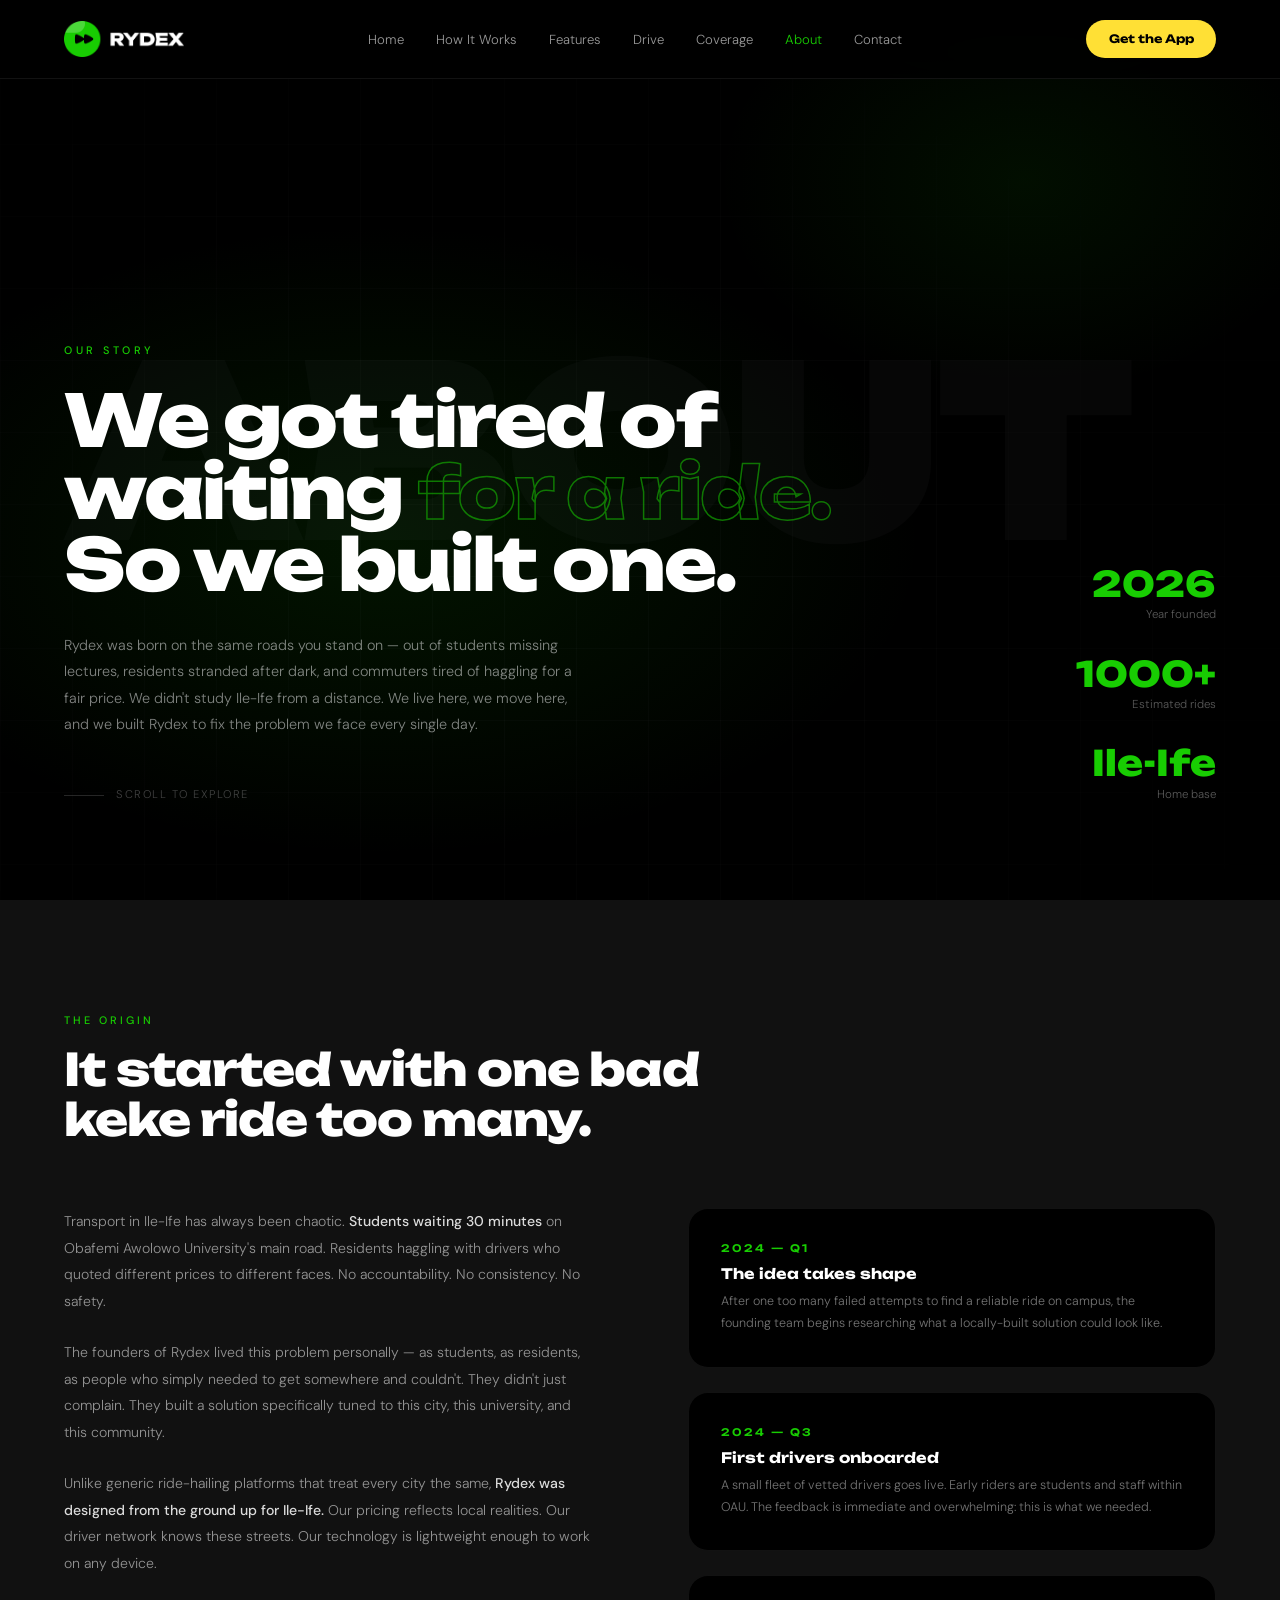
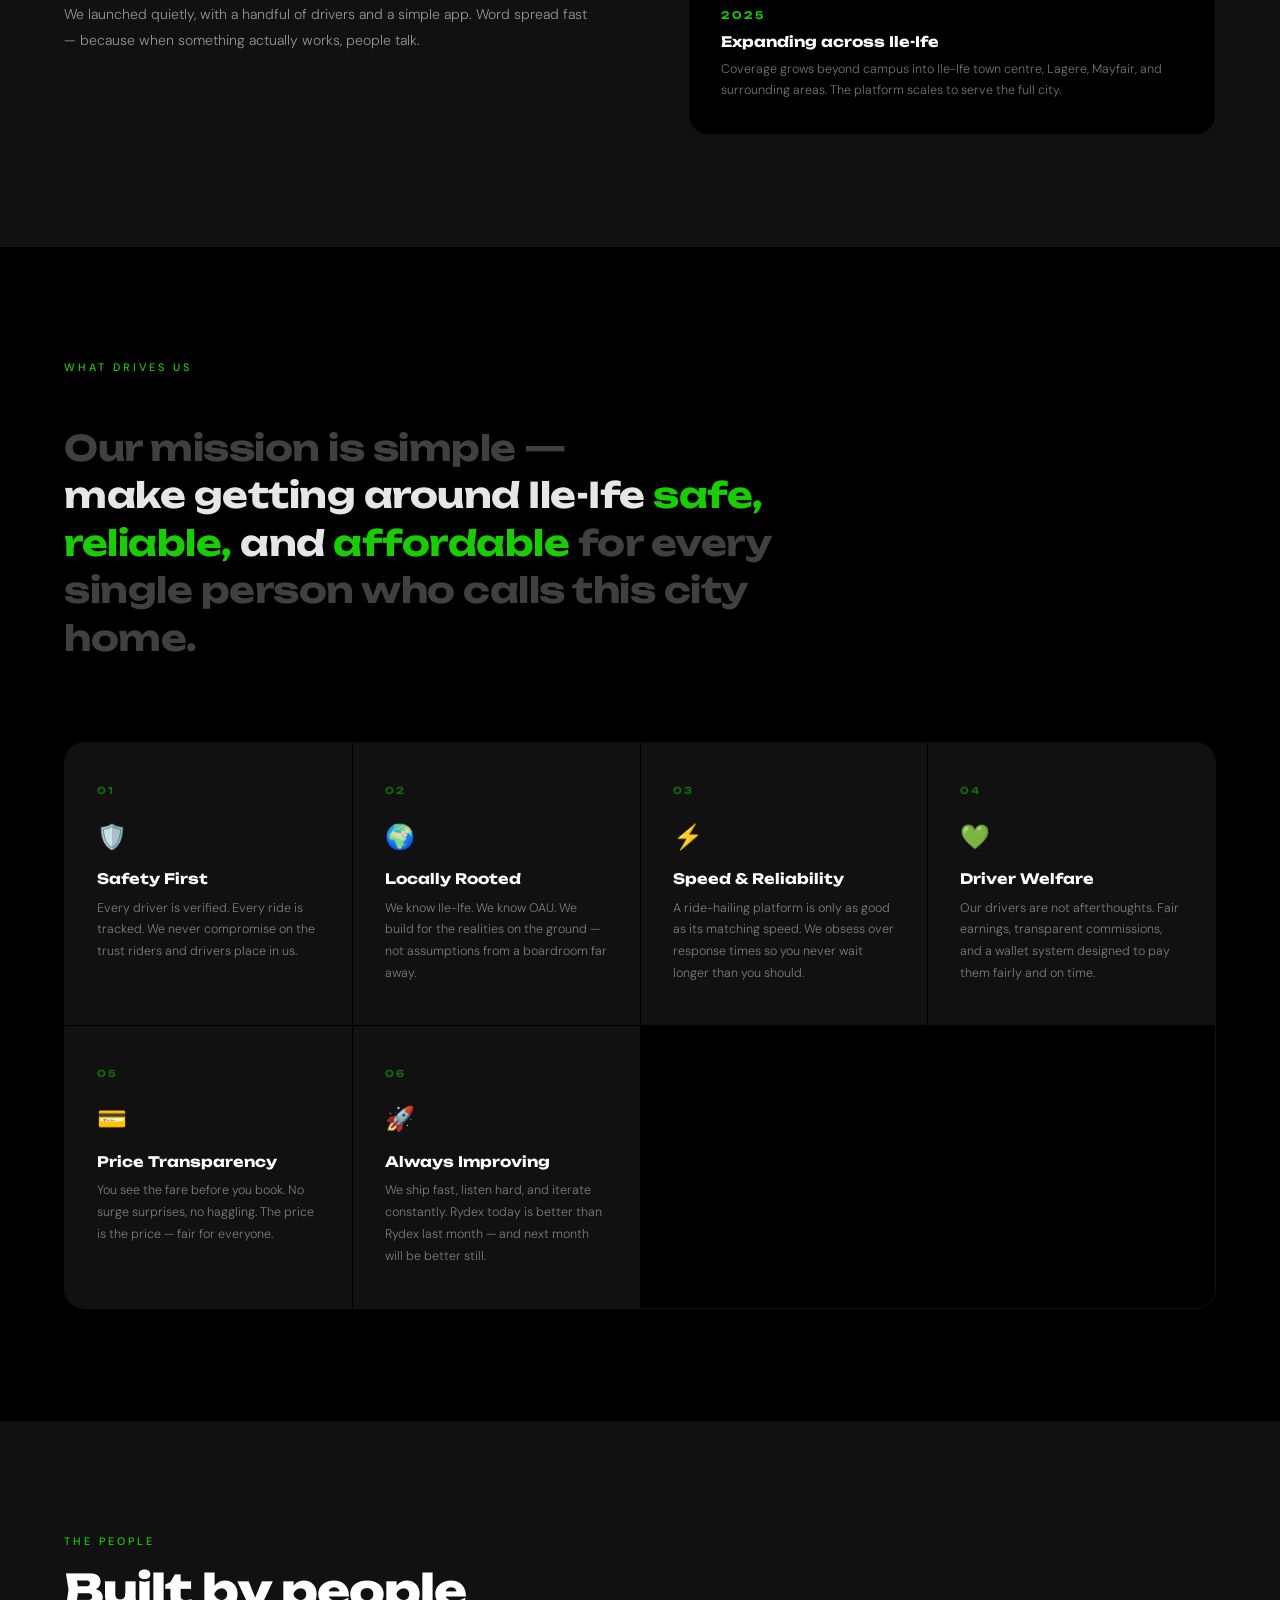
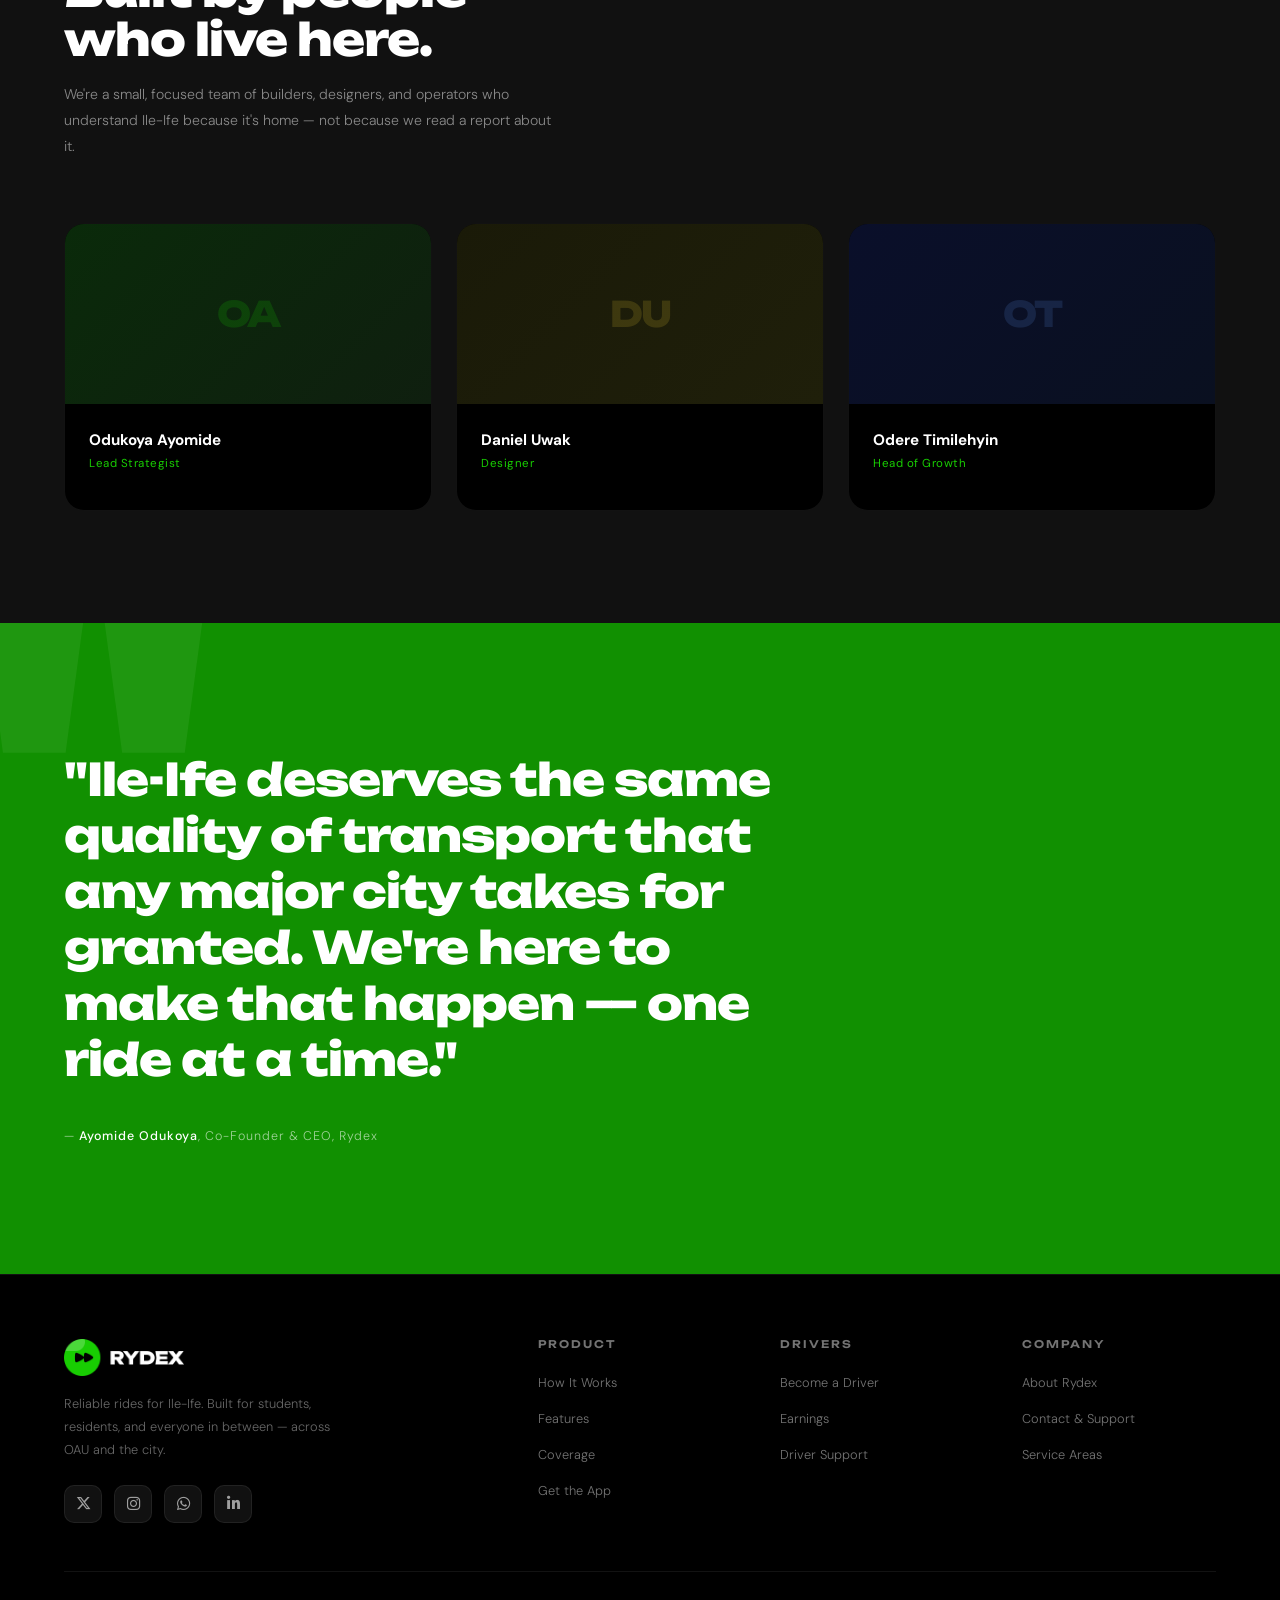
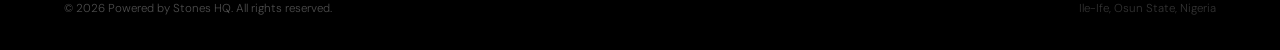
==== commit 33ba8b42: "Rewrite About hero subtext Replace the Silicon Valley line with concrete local detail — missed lectu" ====
--- a/about.html
+++ b/about.html
@@ -63,10 +63,11 @@
           So we built one.
         </h1>
         <p class="about-hero-sub">
-          Rydex started on the streets of Ile-Ife — born from the everyday
-          frustration of students, residents, and commuters who deserved better
-          than unreliable transport. We're not a Silicon Valley idea dropped on
-          a Nigerian city. We are that city.
+          Rydex was born on the same roads you stand on — out of students
+          missing lectures, residents stranded after dark, and commuters tired
+          of haggling for a fair price. We didn't study Ile-Ife from a distance.
+          We live here, we move here, and we built Rydex to fix the problem we
+          face every single day.
         </p>
         <div class="hero-scroll-hint">
           <span class="hero-scroll-line"></span>
